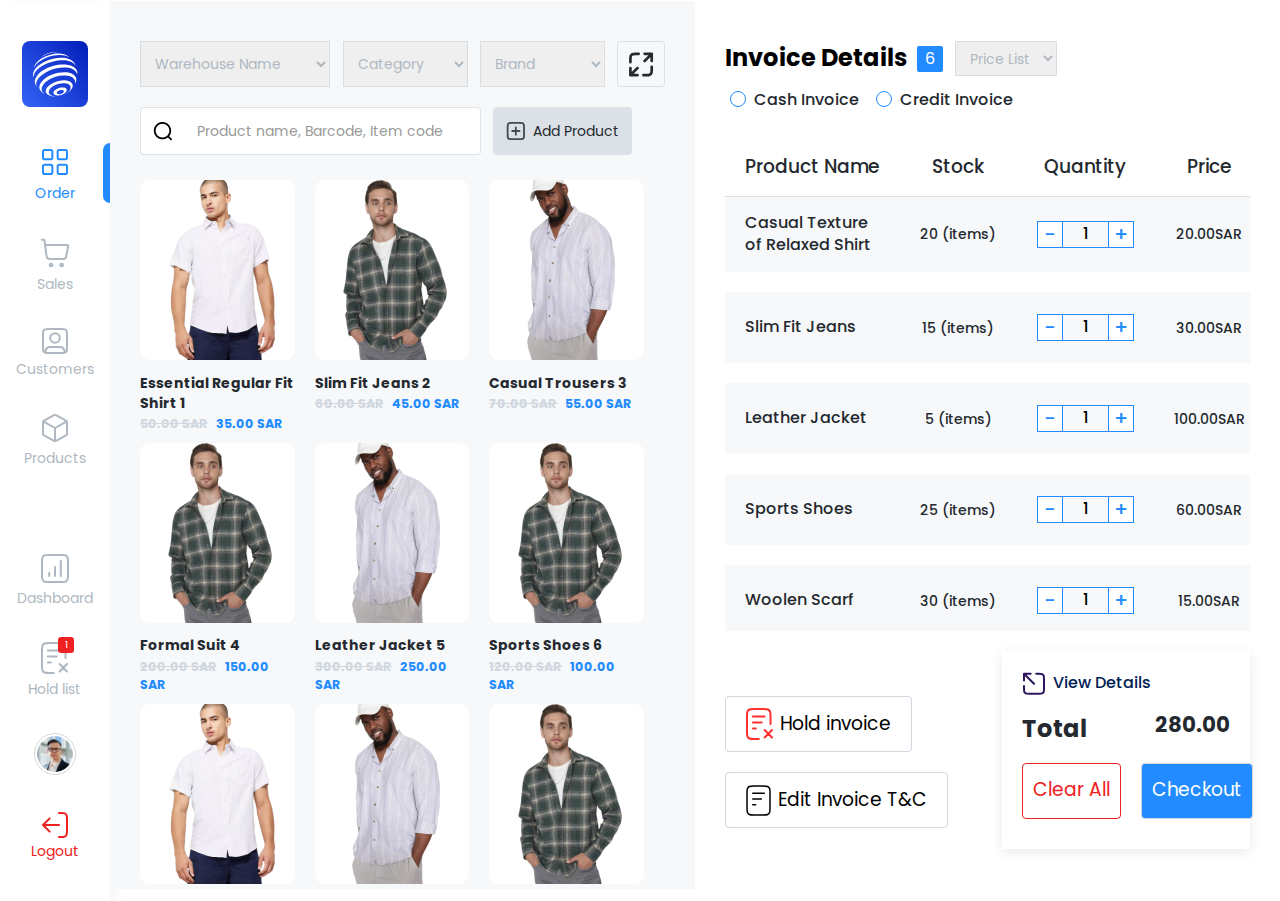
==== index.html @ 15addf08 "final deign" ====
<!DOCTYPE html>
<html lang="en">

<head>
    <meta charset="utf-8" />
    <meta name="viewport" content="width=device-width, initial-scale=1, shrink-to-fit=no, user-scalable=no" />
    <!-- Bootstrap -->
    <link rel="stylesheet" href="https://maxcdn.bootstrapcdn.com/bootstrap/3.2.0/css/bootstrap.min.css" />
    <!-- Google fonts-->
    <link rel="preconnect" href="https://fonts.googleapis.com" />
    <link rel="preconnect" href="https://fonts.gstatic.com" crossorigin />
    <link
        href="https://fonts.googleapis.com/css2?family=Poppins:ital,wght@0,100;0,200;0,300;0,400;0,500;0,600;0,700;0,800;0,900;1,100;1,200;1,300;1,400;1,500;1,600;1,700;1,800;1,900&display=swap"
        rel="stylesheet" />
    <!-------font awesome icons----->
    <link rel="stylesheet" href="https://cdnjs.cloudflare.com/ajax/libs/font-awesome/4.7.0/css/font-awesome.min.css">
    <!-- CSS file -->
    <link rel="stylesheet" href="assets/css/style.css" />

    <title>Wasetah</title>
</head>

<body>
    <main>
        <!-------------------------Mobile nav--------------------------------------->
        <div class="row m-0">
            <div class="col-lg-12">
                <div class="nav-mob ds-flex-between w-100 align-center">
                    <a href="#"><img src="assets/img/logo.svg" class="logo-nav"></a>
                    <button class="btn  bg-white" id="openBtn"><i class="fa fa-bars"></i></button>
                </div>
            </div>
        </div>
        <div class=" main-wrapper ds-flex" id="main-wrapper">
            <!-----------------------Sidebar------------------------------->
            <div class="sidebar" id="menu">
                <div class="cart-options">
                    <a href="javascript:void(0)" id="closeBtn">&times;</a>
                    <ul class="flex-center align-center">
                        <li class="mt-0">
                            <img src="assets/img/logo.svg" class="logo-sm" />
                        </li>
                        <li>
                            <a href="#" class="active">
                                <svg width="32" height="32" viewBox="0 0 32 32" fill="none"
                                    xmlns="http://www.w3.org/2000/svg">
                                    <path
                                        d="M11.2 4H6.13333C5.3866 4 5.01323 4 4.72801 4.14532C4.47713 4.27316 4.27316 4.47713 4.14532 4.72801C4 5.01323 4 5.3866 4 6.13333V11.2C4 11.9467 4 12.3201 4.14532 12.6053C4.27316 12.8562 4.47713 13.0602 4.72801 13.188C5.01323 13.3333 5.3866 13.3333 6.13333 13.3333H11.2C11.9467 13.3333 12.3201 13.3333 12.6053 13.188C12.8562 13.0602 13.0602 12.8562 13.188 12.6053C13.3333 12.3201 13.3333 11.9467 13.3333 11.2V6.13333C13.3333 5.3866 13.3333 5.01323 13.188 4.72801C13.0602 4.47713 12.8562 4.27316 12.6053 4.14532C12.3201 4 11.9467 4 11.2 4Z"
                                        stroke="#AFB8C1" stroke-width="2" stroke-linecap="round"
                                        stroke-linejoin="round" />
                                    <path
                                        d="M25.8667 4H20.8C20.0533 4 19.6799 4 19.3947 4.14532C19.1438 4.27316 18.9398 4.47713 18.812 4.72801C18.6667 5.01323 18.6667 5.3866 18.6667 6.13333V11.2C18.6667 11.9467 18.6667 12.3201 18.812 12.6053C18.9398 12.8562 19.1438 13.0602 19.3947 13.188C19.6799 13.3333 20.0533 13.3333 20.8 13.3333H25.8667C26.6134 13.3333 26.9868 13.3333 27.272 13.188C27.5229 13.0602 27.7268 12.8562 27.8547 12.6053C28 12.3201 28 11.9467 28 11.2V6.13333C28 5.3866 28 5.01323 27.8547 4.72801C27.7268 4.47713 27.5229 4.27316 27.272 4.14532C26.9868 4 26.6134 4 25.8667 4Z"
                                        stroke="#AFB8C1" stroke-width="2" stroke-linecap="round"
                                        stroke-linejoin="round" />
                                    <path
                                        d="M25.8667 18.6667H20.8C20.0533 18.6667 19.6799 18.6667 19.3947 18.812C19.1438 18.9398 18.9398 19.1438 18.812 19.3947C18.6667 19.6799 18.6667 20.0533 18.6667 20.8V25.8667C18.6667 26.6134 18.6667 26.9868 18.812 27.272C18.9398 27.5229 19.1438 27.7268 19.3947 27.8547C19.6799 28 20.0533 28 20.8 28H25.8667C26.6134 28 26.9868 28 27.272 27.8547C27.5229 27.7268 27.7268 27.5229 27.8547 27.272C28 26.9868 28 26.6134 28 25.8667V20.8C28 20.0533 28 19.6799 27.8547 19.3947C27.7268 19.1438 27.5229 18.9398 27.272 18.812C26.9868 18.6667 26.6134 18.6667 25.8667 18.6667Z"
                                        stroke="#AFB8C1" stroke-width="2" stroke-linecap="round"
                                        stroke-linejoin="round" />
                                    <path
                                        d="M11.2 18.6667H6.13333C5.3866 18.6667 5.01323 18.6667 4.72801 18.812C4.47713 18.9398 4.27316 19.1438 4.14532 19.3947C4 19.6799 4 20.0533 4 20.8V25.8667C4 26.6134 4 26.9868 4.14532 27.272C4.27316 27.5229 4.47713 27.7268 4.72801 27.8547C5.01323 28 5.3866 28 6.13333 28H11.2C11.9467 28 12.3201 28 12.6053 27.8547C12.8562 27.7268 13.0602 27.5229 13.188 27.272C13.3333 26.9868 13.3333 26.6134 13.3333 25.8667V20.8C13.3333 20.0533 13.3333 19.6799 13.188 19.3947C13.0602 19.1438 12.8562 18.9398 12.6053 18.812C12.3201 18.6667 11.9467 18.6667 11.2 18.6667Z"
                                        stroke="#AFB8C1" stroke-width="2" stroke-linecap="round"
                                        stroke-linejoin="round" />
                                </svg>
                                <p>Order</p>
                            </a>
                        </li>
                        <li>
                            <a href="#">
                                <svg width="32" height="32" viewBox="0 0 32 32" fill="none"
                                    xmlns="http://www.w3.org/2000/svg">
                                    <path
                                        d="M2.66675 2.66666H4.4083C4.73632 2.66666 4.90034 2.66666 5.03233 2.72698C5.14864 2.78013 5.24721 2.86562 5.31628 2.97325C5.39466 3.09538 5.41786 3.25775 5.46425 3.58247L6.09532 7.99999M6.09532 7.99999L7.49784 18.3085C7.67582 19.6167 7.76481 20.2708 8.07755 20.7631C8.35312 21.197 8.74819 21.5419 9.21522 21.7565C9.74523 22 10.4053 22 11.7256 22H23.1361C24.3928 22 25.0212 22 25.5347 21.7739C25.9875 21.5745 26.3759 21.2531 26.6565 20.8456C26.9747 20.3835 27.0922 19.7662 27.3274 18.5317L29.0922 9.26624C29.175 8.83173 29.2164 8.61448 29.1564 8.44466C29.1038 8.29568 29 8.17024 28.8635 8.09068C28.7079 7.99999 28.4867 7.99999 28.0444 7.99999H6.09532ZM13.3334 28C13.3334 28.7364 12.7365 29.3333 12.0001 29.3333C11.2637 29.3333 10.6667 28.7364 10.6667 28C10.6667 27.2636 11.2637 26.6667 12.0001 26.6667C12.7365 26.6667 13.3334 27.2636 13.3334 28ZM24.0001 28C24.0001 28.7364 23.4031 29.3333 22.6667 29.3333C21.9304 29.3333 21.3334 28.7364 21.3334 28C21.3334 27.2636 21.9304 26.6667 22.6667 26.6667C23.4031 26.6667 24.0001 27.2636 24.0001 28Z"
                                        stroke="#AFB8C1" stroke-width="2" stroke-linecap="round"
                                        stroke-linejoin="round" />
                                </svg>
                                <p>Sales</p>
                            </a>
                        </li>
                        <li>
                            <a href="#">
                                <svg width="26" height="26" viewBox="0 0 26 26" fill="none"
                                    xmlns="http://www.w3.org/2000/svg">
                                    <path
                                        d="M3.40003 24.7809C4.12312 25 5.09979 25 6.76 25H19.24C20.9002 25 21.8769 25 22.6 24.7809M3.40003 24.7809C3.24499 24.7339 3.1016 24.6769 2.96563 24.6076C2.28825 24.2625 1.73752 23.7117 1.39238 23.0344C1 22.2643 1 21.2562 1 19.24V6.76C1 4.74381 1 3.73572 1.39238 2.96563C1.73752 2.28825 2.28825 1.73752 2.96563 1.39238C3.73572 1 4.74381 1 6.76 1H19.24C21.2562 1 22.2643 1 23.0344 1.39238C23.7117 1.73752 24.2625 2.28825 24.6076 2.96563C25 3.73572 25 4.74381 25 6.76V19.24C25 21.2562 25 22.2643 24.6076 23.0344C24.2625 23.7117 23.7117 24.2625 23.0344 24.6076C22.8984 24.6769 22.755 24.7339 22.6 24.7809M3.40003 24.7809C3.40042 23.8097 3.40625 23.2958 3.49223 22.8636C3.87098 20.9595 5.35945 19.471 7.26357 19.0922C7.72724 19 8.28483 19 9.4 19H16.6C17.7152 19 18.2728 19 18.7364 19.0922C20.6405 19.471 22.129 20.9595 22.5078 22.8636C22.5938 23.2958 22.5996 23.8097 22.6 24.7809M17.8 10C17.8 12.651 15.651 14.8 13 14.8C10.349 14.8 8.2 12.651 8.2 10C8.2 7.34903 10.349 5.2 13 5.2C15.651 5.2 17.8 7.34903 17.8 10Z"
                                        stroke="#AFB8C1" stroke-width="2" stroke-linecap="round"
                                        stroke-linejoin="round" />
                                </svg>
                                <p>Customers</p>
                            </a>
                        </li>
                        <li>
                            <a href="#" class="mb-0">
                                <svg width="26" height="30" viewBox="0 0 26 30" fill="none"
                                    xmlns="http://www.w3.org/2000/svg">
                                    <path
                                        d="M24.3333 8.7037L13 15M13 15L1.66662 8.7037M13 15L13 27.6667M25 20.4114V9.58863C25 9.13177 25 8.90334 24.9327 8.69961C24.8731 8.51937 24.7758 8.35393 24.6472 8.21434C24.5018 8.05656 24.3021 7.94563 23.9027 7.72376L14.036 2.24227C13.6579 2.0322 13.4688 1.92716 13.2686 1.88598C13.0914 1.84953 12.9086 1.84953 12.7314 1.88598C12.5312 1.92716 12.3421 2.0322 11.964 2.24228L2.09729 7.72376C1.69793 7.94563 1.49825 8.05656 1.35284 8.21435C1.22421 8.35393 1.12686 8.51938 1.06731 8.69961C1 8.90334 1 9.13177 1 9.58863V20.4114C1 20.8683 1 21.0967 1.06731 21.3005C1.12686 21.4807 1.22421 21.6461 1.35284 21.7857C1.49825 21.9435 1.69793 22.0544 2.0973 22.2763L11.964 27.7578C12.3421 27.9679 12.5312 28.0729 12.7314 28.1141C12.9086 28.1505 13.0914 28.1505 13.2686 28.1141C13.4688 28.0729 13.6579 27.9679 14.036 27.7578L23.9027 22.2763C24.3021 22.0544 24.5018 21.9435 24.6472 21.7857C24.7758 21.6461 24.8731 21.4807 24.9327 21.3005C25 21.0967 25 20.8683 25 20.4114Z"
                                        stroke="#AFB8C1" stroke-width="2" stroke-linecap="round"
                                        stroke-linejoin="round" />
                                </svg>
                                <p>Products</p>
                            </a>
                        </li>
                    </ul>
                </div>
                <div class="user-options">
                    <ul class="flex-center">
                        <li>
                            <a href="#">
                                <svg width="28" height="29" viewBox="0 0 28 29" fill="none"
                                    xmlns="http://www.w3.org/2000/svg">
                                    <path
                                        d="M8.22222 19V22M14 13V22M19.7778 7V22M7.93333 28H20.0667C22.4936 28 23.707 28 24.634 27.5095C25.4493 27.0781 26.1122 26.3897 26.5277 25.543C27 24.5804 27 23.3202 27 20.8V8.2C27 5.67976 27 4.41965 26.5277 3.45704C26.1122 2.61031 25.4493 1.9219 24.634 1.49047C23.707 1 22.4936 1 20.0667 1H7.93333C5.50644 1 4.29299 1 3.36604 1.49047C2.55067 1.9219 1.88776 2.61031 1.47231 3.45704C1 4.41965 1 5.67976 1 8.2V20.8C1 23.3202 1 24.5804 1.47231 25.543C1.88776 26.3897 2.55067 27.0781 3.36604 27.5095C4.29299 28 5.50644 28 7.93333 28Z"
                                        stroke="#AFB8C1" stroke-width="2" stroke-linecap="round"
                                        stroke-linejoin="round" />
                                </svg>
                                <p>Dashboard</p>
                            </a>
                        </li>
                        <li class="tag-wrp">
                            <a href="#">
                                <span class="p-relative"><svg width="27" height="32" viewBox="0 0 27 32" fill="none"
                                        xmlns="http://www.w3.org/2000/svg">
                                        <path
                                            d="M15.7059 14.5H6.88235M9.82353 20.5H6.88235M18.6471 8.5H6.88235M24.5294 16V8.2C24.5294 5.67976 24.5294 4.41965 24.0486 3.45704C23.6256 2.61031 22.9507 1.9219 22.1205 1.49047C21.1768 1 19.9414 1 17.4706 1H8.05882C5.588 1 4.35259 1 3.40887 1.49047C2.57874 1.9219 1.90382 2.61031 1.48085 3.45704C1 4.41965 1 5.67976 1 8.2V23.8C1 26.3202 1 27.5804 1.48085 28.543C1.90382 29.3897 2.57874 30.0781 3.40887 30.5095C4.35259 31 5.588 31 8.05882 31H12.7647M18.6471 22L26 29.5M26 22L18.6471 29.5"
                                            stroke="#AFB8C1" stroke-width="2" stroke-linecap="round"
                                            stroke-linejoin="round" />
                                    </svg>
                                    <span class="tag">1</span>
                                </span>
                                <p>Hold list</p>
                            </a>

                        </li>
                        <li>
                            <a href="#" class="border-none img-bordered"><img src="assets/img/user.png" /></a>
                            <p></p>
                        </li>
                        <li class="mb-0">
                            <a href="#" class="border-none"><img src="assets/img/logout.svg" class="img-32" />
                                <p class="text-red">Logout</p>
                            </a>
                        </li>
                    </ul>
                </div>
            </div>

            <!-----------------------main content--------------------------->
            <div class="content w-100 ">
                <div class="row m-0 ht-100 pb-5">
                    <!-----------------------main content left--------------------------->
                    <div class="col-lg-6 bg-gray custom-p overflow-y-hidden ht-100 my-content">
                        <div class="content-right-wrp ht-100">
                            <div class="ds-flex-between product-nav">
                                <select name="warehouse-name" id="warehouse" class="theme-select w-40 mr-5">
                                    <option value="1">Warehouse Name</option>
                                    <option value="2">Demo</option>
                                    <option value="3">Demo</option>
                                </select>
                                <select name="category" id="category" class="theme-select w-26 mr-5">
                                    <option value="1">Category</option>
                                    <option value="2">Demo</option>
                                    <option value="3">Demo</option>
                                </select>
                                <select name="brand" id="brand" class="theme-select w-26">
                                    <option value="1">Brand</option>
                                    <option value="2">Demo</option>
                                    <option value="3">Demo</option>
                                </select>
                                <button id="expandButton" class="btn bg-white border-light expand-bg ml-5"
                                    type="button"></button>
                            </div>
                            <div class="ds-flex product-nav mt-6">
                                <div class="input-group mr-5">
                                    <span class="input-group-addon bg-white border-none-r border-light"><img
                                            src="assets/img/icon-search.png"></span>
                                    <input id="search" type="search"
                                        class="form-control border-none-l border-light custom-input-text h-48" name="search"
                                        placeholder="Product name, Barcode, Item code">
                                </div>
                                <button type="button" class="btn bg-light-gray align-center ds-flex" data-toggle="modal"
                                    data-target="#modal-product"><img src="assets/img/icon-add.svg" class="mr-3">Add
                                    Product</button>
                            </div>
                            <!--------------------------product listing----------------------------------->
                            <div class="product-listing mt-6 pt-2 customs-scroll">
                                <div id="product-container" class="product-listing-row row m-0 flex-start wrap">
                                    
                                </div>
                            </div>
                        </div>
                    </div>
                    <!-----------------------main content right--------------------------->
                    <div class="col-lg-6 custom-p overflow-y-hidden ht-100" id="invoice-parent ht-100">
                        <div class="cart-details ds-flex-between dr-col ht-100">
                            <div class="ds-flex-between flex-wrap align-center wrap">
                                <div class="invoice ds-flex align-center mb-5">
                                    <h3 class="m-0 text-black bold">Invoice Details</h3>
                                    <div class="tag-invoice flex-center ml-4 align-center">
                                        <p class="m-0 pt-1">6</p>
                                    </div>
                                    <select name="price-list" id="price-list"
                                        class="theme-select ml-5 h-small price-width">
                                        <option value="1">Price List</option>
                                        <option value="2">Demo</option>
                                        <option value="3">Demo</option>
                                    </select>
                                </div>
                                <div class="ds-flex flex-wrap align-center mb-5 pl-2">
                                    <label class="custom-radio mr-2">
                                        <input type="radio" name="radio-group">
                                        <span class="radio-circle"></span>
                                        <span class="radio-label font-16">Cash Invoice</span>
                                    </label>
                                    <label class="custom-radio ml-5">
                                        <input type="radio" name="radio-group">
                                        <span class="radio-circle"></span>
                                        <span class="radio-label font-16 ">Credit Invoice</span>
                                    </label>
                                </div>
                            </div>
                            <div class="cart-table mt-4  customs-scroll">
                                <table id="myTable">
                                    <div id="noItemsMessage"><h3>No items added</h3></div>
                                </table>
                            </div>
                            <!------------------------------cart footer--------------------------------------->
                            <div class="cart-footer">
                                <div class="row">
                                    <div class="col-sm-6 mb-sm-3">
                                        <button class="btn bg-white ds-flex align-center bt-md semi-bold mt-custom" data-toggle="modal" data-target="#hold-invoice">
                                            <svg width="27" height="32" viewBox="0 0 27 32" fill="none"
                                                xmlns="http://www.w3.org/2000/svg" class="mr-3">
                                                <path
                                                    d="M15.7059 14.5H6.88235M9.82353 20.5H6.88235M18.6471 8.5H6.88235M24.5294 16V8.2C24.5294 5.67976 24.5294 4.41965 24.0486 3.45704C23.6256 2.61031 22.9507 1.9219 22.1205 1.49047C21.1768 1 19.9414 1 17.4706 1H8.05882C5.588 1 4.35259 1 3.40887 1.49047C2.57874 1.9219 1.90382 2.61031 1.48085 3.45704C1 4.41965 1 5.67976 1 8.2V23.8C1 26.3202 1 27.5804 1.48085 28.543C1.90382 29.3897 2.57874 30.0781 3.40887 30.5095C4.35259 31 5.588 31 8.05882 31H12.7647M18.6471 22L26 29.5M26 22L18.6471 29.5"
                                                    stroke="#FF3030" stroke-width="2" stroke-linecap="round"
                                                    stroke-linejoin="round" />
                                            </svg>
                                            Hold invoice</button>
                                        <button class="btn bg-white ds-flex align-center bt-md semi-bold mt-6" data-toggle="modal" data-target="#edit-invoice-tc">
                                            <svg width="25" height="31" viewBox="0 0 25 31" fill="none"
                                                xmlns="http://www.w3.org/2000/svg" class="mr-3">
                                                <path
                                                    d="M15.375 14.05H6.75M9.625 19.85H6.75M18.25 8.25H6.75M24 7.96V23.04C24 25.4762 24 26.6943 23.53 27.6249C23.1165 28.4434 22.4568 29.1088 21.6453 29.5259C20.7228 30 19.5152 30 17.1 30H7.9C5.48477 30 4.27716 30 3.35467 29.5259C2.54322 29.1088 1.88349 28.4434 1.47003 27.6249C1 26.6943 1 25.4762 1 23.04V7.96C1 5.52377 1 4.30566 1.47003 3.37514C1.88349 2.55664 2.54322 1.89117 3.35467 1.47412C4.27716 1 5.48477 1 7.9 1H17.1C19.5152 1 20.7228 1 21.6453 1.47412C22.4568 1.89117 23.1165 2.55664 23.53 3.37514C24 4.30566 24 5.52377 24 7.96Z"
                                                    stroke="black" stroke-width="1.5" stroke-linecap="round"
                                                    stroke-linejoin="round" />
                                            </svg>
                                            Edit Invoice T&C
                                        </button>
                                    </div>
                                    <div class="col-sm-6">
                                        <div class="bill-details">
                                            <button type="button"
                                                class="btn bg-white ds-flex align-center btn-navy p-0">
                                                <img src="assets/img/icon-view.svg" class="mr-3">View Details
                                            </button>
                                            <div class="total-here ds-flex-between align-center">
                                                <h3 class="bold">Total</h3>
                                                <h4 class="bold font-21" id="totalSubtotal">0</h4>
                                            </div>
                                            <div class="ds-flex-between more-btns mt-4">
                                                <button type="button"
                                                    class="btn bg-white  bt-md b-red-btn mr-4 w-100" id="clear-btn">Clear
                                                    All</button>
                                                <button type="button"
                                                    class="btn checkout bg-white bg-pr-dark bt-md ml-4 w-100 text-white"
                                                    data-toggle="modal" data-target="#checkout">Checkout</button>
                                            </div>
                                        </div>
                                    </div>
                                </div>
                            </div>
                        </div>
                    </div>
                </div>
            </div>
        </div>
    </main>

    <!-- Modal manage product-->
    <div class="modal fade" id="manage-product" role="dialog">
        <div class="modal-dialog modal-md">
            <div class="modal-content p-modal">
                <div class="modal-header border-none-b">
                    <div class="modal-tl">
                        <h2 class="lg-title bold pt-0">Manage Product</h2>
                        <h4 class="semi-bold text-black mt-6 pt-5"><span class="regular">Product Name :</span> Casual
                            Texture of Relaxed Shirt</h4>
                    </div>
                </div>
                <div class="modal-body pt-3">
                    <div class="row">
                        <div class="col-sm-6 mb-6">
                            <label class="m-lable">Tax Type</label>
                            <select name="t-type" id="t-type" class="theme-select theme-select-modal ds-block w-100">
                                <option value="1">Exclusive</option>
                                <option value="2">Demo</option>
                                <option value="3">Demo</option>
                            </select>
                        </div>
                        <div class="col-sm-6 mb-6">
                            <label class="m-lable">Tax</label>
                            <select name="tax" id="tax-modal" class="theme-select theme-select-modal ds-block w-100">
                                <option value="1">Tax</option>
                                <option value="2">Demo</option>
                                <option value="3">Demo</option>
                            </select>
                        </div>
                    </div>
                    <div class="row">
                        <div class="col-sm-6 mb-6">
                            <label class="m-lable">Discount Type</label>
                            <select name="d-type" id="d-type" class="theme-select theme-select-modal ds-block w-100">
                                <option value="1">Fixed</option>
                                <option value="2">Demo</option>
                                <option value="3">Demo</option>
                            </select>
                        </div>
                        <div class="col-sm-6 mb-6">
                            <label class="m-lable">Discount %</label>
                            <div class="input-group">
                                <input id="profit-margin" type="text"
                                    class="form-control border-light custom-input-text h-48 border-none-r"
                                    name="profit-margin" placeholder="Discount %">
                                <span class="input-group-addon bg-white border-none-l border-light">SAR</span>
                            </div>
                        </div>
                    </div>
                    <div class="row">
                        <div class="col-sm-12 mb-6">
                            <label class="m-lable">Discerption</label>
                            <textarea class="form-control" rows="4" id="description"
                                placeholder="Casual Texture of Relaxed Shirt"></textarea>
                        </div>
                    </div>
                    <div class="mt-6 ds-flex-end">
                        <button type="button" class="btn bt-sm text-pr-dark bg-white"
                            data-dismiss="modal">Cancel</button>
                        <button type="button" class="btn bt-sm bg-pr-dark text-white ml-4 open-modal"
                            data-toggle="modal" data-target="#print">Create</button>
                    </div>
                </div>
            </div>

        </div>
    </div>

    <!-- Modal print-->
    <div class="modal fade" id="print" role="dialog">
        <div class="modal-dialog ">
            <div class="modal-content p-modal-print">
                <div class="modal-body">
                    <div class="row">
                        <div class="col-lg-12 text-center">
                            <div class="lottie-wrp ds-flex-center align-center">
                            <lottie-player src="https://lottie.host/742383cf-abd0-422a-93bf-5d6bfed47b63/Ao76PoK8Fb.json" background="##fff" speed="1" style="width: 100%; height: auto" loop autoplay direction="1" mode="normal"></lottie-player>
                        </div>
                        <h2 class="semi-bold">Order Preparing for Print</h2>
                        </div>
                    </div>
                </div>
            </div>
        </div>
    </div>

    <!-- Modal invoice list-->
    <div class="modal fade" id="invoice-modal" role="dialog">
        <div class="modal-dialog modal-lg">
            <div class="modal-content p-modal">
                <div class="modal-header border-none-b">
                    <div class="modal-tl">
                        <h2 class="bold pt-0">Invoice list</h2>
                    </div>
                </div>
                <div class="modal-body mb-5">
                    <div class="row">
                        <div class="col-lg-12 text-center">
                            <div class="cart-table  customs-scroll table-fix-h mb-5">
                                <table id="myTable">
                                    <tr>
                                        <th>ID</th>
                                        <th>Date</th>
                                        <th>Reference No.</th>
                                        <th>Actions</th>
                                    </tr>

                                    <tr>
                                        <td> 250</td>
                                        <td> 27-10-24</td>
                                        <td>
                                            <span class="ds-flex-even align-center">
                                                <span class="edit-ref" contenteditable="false">200</span>
                                                <button class="btn edit-btn bg-none bt-xs"><img
                                                        src="assets/img/icon-edit2.svg" class="img-18 mr-4"> Edit</button>
                                                <button class="btn save-btn bg-pr-dark text-white bt-xs">Save</button>
                                            </span>
                                        </td>
                                        <td>
                                            <button type="button" class="delete-btn btn bg-none text-red font-14"><img
                                                    src="assets/img/icon-delete.png" class="mr-4 img-18">
                                                Delete</button>
                                        </td>
                                      </tr>
                                      <tr>
                                        <td> 250</td>
                                        <td> 27-10-24</td>
                                        <td>
                                            <span class="ds-flex-even align-center">
                                                <span class="edit-ref" contenteditable="false">200</span>
                                                <button class="btn edit-btn bg-none bt-xs"><img
                                                        src="assets/img/icon-edit2.svg" class="img-18 mr-4"> Edit</button>
                                                <button class="btn save-btn bg-pr-dark text-white bt-xs">Save</button>
                                            </span>
                                        </td>
                                        <td>
                                            <button type="button" class="delete-btn btn bg-none text-red font-14"><img
                                                    src="assets/img/icon-delete.png" class="mr-4 img-18">
                                                Delete</button>
                                        </td>
                                      </tr>
                                      <tr>
                                        <td> 250</td>
                                        <td> 27-10-24</td>
                                        <td>
                                            <span class="ds-flex-even align-center">
                                                <span class="edit-ref" contenteditable="false">200</span>
                                                <button class="btn edit-btn bg-none bt-xs"><img
                                                        src="assets/img/icon-edit2.svg" class="img-18 mr-4"> Edit</button>
                                                <button class="btn save-btn bg-pr-dark text-white bt-xs">Save</button>
                                            </span>
                                        </td>
                                        <td>
                                            <button type="button" class="delete-btn btn bg-none text-red font-14"><img
                                                    src="assets/img/icon-delete.png" class="mr-4 img-18">
                                                Delete</button>
                                        </td>
                                      </tr>
                                      <tr>
                                        <td> 250</td>
                                        <td> 27-10-24</td>
                                        <td>
                                            <span class="ds-flex-even align-center">
                                                <span class="edit-ref" contenteditable="false">200</span>
                                                <button class="btn edit-btn bg-none bt-xs"><img
                                                        src="assets/img/icon-edit2.svg" class="img-18 mr-4"> Edit</button>
                                                <button class="btn save-btn bg-pr-dark text-white bt-xs">Save</button>
                                            </span>
                                        </td>
                                        <td>
                                            <button type="button" class="delete-btn btn bg-none text-red font-14"><img
                                                    src="assets/img/icon-delete.png" class="mr-4 img-18">
                                                Delete</button>
                                        </td>
                                      </tr>
                                      <tr>
                                        <td> 250</td>
                                        <td> 27-10-24</td>
                                        <td>
                                            <span class="ds-flex-even align-center">
                                                <span class="edit-ref" contenteditable="false">200</span>
                                                <button class="btn edit-btn bg-none bt-xs"><img
                                                        src="assets/img/icon-edit2.svg" class="img-18 mr-4"> Edit</button>
                                                <button class="btn save-btn bg-pr-dark text-white bt-xs">Save</button>
                                            </span>
                                        </td>
                                        <td>
                                            <button type="button" class="delete-btn btn bg-none text-red font-14"><img
                                                    src="assets/img/icon-delete.png" class="mr-4 img-18">
                                                Delete</button>
                                        </td>
                                      </tr>
                                      <tr>
                                        <td> 250</td>
                                        <td> 27-10-24</td>
                                        <td>
                                            <span class="ds-flex-even align-center">
                                                <span class="edit-ref" contenteditable="false">200</span>
                                                <button class="btn edit-btn bg-none bt-xs"><img
                                                        src="assets/img/icon-edit2.svg" class="img-18 mr-4"> Edit</button>
                                                <button class="btn save-btn bg-pr-dark text-white bt-xs">Save</button>
                                            </span>
                                        </td>
                                        <td>
                                            <button type="button" class="delete-btn btn bg-none text-red font-14"><img
                                                    src="assets/img/icon-delete.png" class="mr-4 img-18">
                                                Delete</button>
                                        </td>
                                      </tr>
                                </table>
                            </div>
                        </div>
                    </div>
                </div>
            </div>
        </div>
    </div>

    <!-- Modal add product-->
    <div class="modal fade" id="modal-product" role="dialog">
        <div class="modal-dialog modal-lg modal-dialog-center" id="dropZone">
            <div class="modal-content  p-modal">
                <div class="modal-header border-none-b">
                    <div class="ds-flex-between align-center sm-col sm-start">
                        <div class="modal-tl">
                            <h2 class="lg-title bold pt-0">New Product</h2>
                            <h5 class="dim-title">Create New Product For your system</h5>
                        </div>
                        <div class="browse-wrp">
                            <h6>Product Image</h6>
                            <div class="ds-flex browse-img align-center">
                                <div class="img-here ds-flex align-center dr-col">
                                    <img src="assets/img/browse-img.svg" class="placeholder" id="placeholder">
                                    <img src="assets/img/browse-after.svg" class="br-after">
                                    <img src="" id="selectedImage" style="display: none;">
                                </div>
                                <div class="drag-here">
                                    <h6>drag and drop here or<br> clicking <span class="text-navy"><u>Browse</u></span>
                                    </h6>
                                </div>
                                <input type="file" id="fileInput" accept="image/*" style="display: none;">
                            </div>
                        </div>
                    </div>
                </div>
                <div class="modal-body border-0">
                    <div class="row">
                        <div class="col-sm-6 mb-6">
                            <label class="m-lable">Product Name</label>
                            <input id="p-name" type="text" class="form-control border-light custom-input-text h-48"
                                name="product-name" placeholder="Product Name">
                        </div>
                        <div class="col-sm-6 mb-6">
                            <label class="m-lable">Store Name</label>
                            <select name="store-name" id="store-name"
                                class="theme-select theme-select-modal ds-block w-100">
                                <option value="1">Casual Texture of Relaxed Shirt</option>
                                <option value="2">Demo</option>
                                <option value="3">Demo</option>
                            </select>
                        </div>
                    </div>
                    <div class="row">
                        <div class="col-sm-4 mb-6">
                            <label class="m-lable">Category</label>
                            <select name="category" id="category"
                                class="theme-select theme-select-modal ds-block w-100">
                                <option value="1">Men's wear</option>
                                <option value="2">Women's wear</option>
                                <option value="3">Kid's wear</option>
                            </select>
                        </div>
                        <div class="col-sm-4 mb-6">
                            <label class="m-lable">Brand</label>
                            <select name="brand" id="brand" class="theme-select theme-select-modal ds-block w-100">
                                <option value="1">Adidas</option>
                                <option value="2">Demo</option>
                                <option value="3">Demo</option>
                            </select>
                        </div>
                        <div class="col-sm-4 mb-6">
                            <label class="m-lable">Barcode</label>
                            <input id="barcode" type="text" class="form-control border-light custom-input-text h-48"
                                name="barcode" placeholder="Barcode">
                        </div>
                    </div>
                    <div class="row">
                        <div class="col-sm-4 mb-6">
                            <label class="m-lable">Unit</label>
                            <select name="unit" id="unit" class="theme-select theme-select-modal ds-block w-100">
                                <option value="1">1</option>
                                <option value="2">2</option>
                            </select>
                        </div>
                        <div class="col-sm-4 mb-6">
                            <label class="m-lable">Quantity</label>
                            <select name="quantity" id="quantity"
                                class="theme-select theme-select-modal ds-block w-100">
                                <option value="1">1</option>
                                <option value="2">2</option>
                                <option value="3">3</option>
                            </select>
                        </div>
                        <div class="col-sm-4 mb-6">
                            <label class="m-lable">Seller Point</label>
                            <input id="seller-point" type="text" class="form-control border-light custom-input-text h-48"
                                name="seller-point" placeholder="Seller point">
                        </div>
                    </div>
                    <hr>
                    <div class="row">
                        <div class="col-sm-4 mb-6">
                            <label class="m-lable">Price</label>
                            <div class="input-group">
                                <input id="price" type="number"
                                    class="form-control border-light custom-input-text h-48 border-none-r" name="Price"
                                    placeholder="Price">
                                <span class="input-group-addon bg-white border-none-l border-light">SAR</span>
                            </div>
                        </div>
                        <div class="col-sm-4 mb-6">
                            <label class="m-lable">Tax Type</label>
                            <select name="tax-type" id="tax-type"
                                class="theme-select theme-select-modal ds-block w-100">
                                <option value="1">1</option>
                                <option value="2">2</option>
                                <option value="3">3</option>
                            </select>
                        </div>
                        <div class="col-sm-4 mb-6">
                            <label class="m-lable">Tax</label>
                            <select name="tax" id="tax" class="theme-select theme-select-modal ds-block w-100">
                                <option value="1">25.00 SAR</option>
                                <option value="2">3</option>
                                <option value="3">4</option>
                            </select>
                        </div>
                    </div>
                    <div class="row">
                        <div class="col-sm-4 mb-6">
                            <label class="m-lable">Sales Price*</label>
                            <div class="input-group">
                                <input id="sales-price" type="number"
                                    class="form-control border-light custom-input-text h-48 border-none-r" name="sales-price"
                                    placeholder="Sales Price" required>
                                <span class="input-group-addon bg-white border-none-l border-light">SAR</span>
                            </div>
                        </div>
                        <div class="col-sm-4 mb-6">
                            <label class="m-lable">Profit Margin(%)</label>
                            <div class="input-group">
                                <input id="profit-margin" type="number"
                                    class="form-control border-light custom-input-text h-48 border-none-r"
                                    name="profit-margin" placeholder="Profit Margin">
                                <span class="input-group-addon bg-white border-none-l border-light">SAR</span>
                            </div>
                        </div>
                        <div class="col-sm-4 mb-6">
                            <label class="m-lable">MRT</label>
                            <input id="mrt" type="number" class="form-control border-light custom-input-text h-48" name="mrt"
                                placeholder="Maximum Retail Price">
                        </div>
                    </div>
                    <div class="mt-6 ds-flex-end">
                        <button type="button" class="btn bt-sm text-pr-dark bg-white font-18"
                            data-dismiss="modal">Cancel</button>
                        <button type="button" class="btn bt-sm bg-pr-dark text-white ml-4 open-modal font-18"
                        data-dismiss="modal" id="add-button">Create</button>
                    </div>
                </div>
            </div>
        </div>
    </div>
    <!-- Modal checkout-->
    <div class="modal fade" id="checkout" role="dialog">
        <div class="modal-dialog modal-lg">
            <div class="modal-content p-modal">
                <div class="modal-header border-none-b">
                    <div class="modal-tl">
                        <h2 class="lg-title bold pt-0">Payment Method</h2>
                    </div>
                </div>
                <div class="modal-body">
                    <div class="row">
                        <div class="col-md-6">
                            <h4 class="dim-title">Select your Method to pay</h4>
                            <div class="mt-6">
                                <label class="d-block mb-3 medium">Customer selection</label>
                                <div class="ds-flex">
                                    <select name="store-name" id="store-name"
                                        class="theme-select theme-select-modal ds-block w-100">
                                        <option value="1">Ahmed Elsayed</option>
                                        <option value="2">Demo</option>
                                        <option value="3">Demo</option>
                                    </select>
                                    <button type="button" class="btn bg-navy align-center ds-flex text-white ml-4"
                                        data-toggle="modal" data-target="#customer">
                                        <svg width="19" height="20" viewBox="0 0 19 20" fill="none"
                                            xmlns="http://www.w3.org/2000/svg" class="mr-3">
                                            <path
                                                d="M9.82465 6.37632V13.6597M6.18296 10.018H13.4663M6.00088 18.2118H13.6484C15.1781 18.2118 15.9429 18.2118 16.5271 17.9141C17.0411 17.6522 17.4589 17.2344 17.7207 16.7205C18.0184 16.1362 18.0184 15.3714 18.0184 13.8418V6.19424C18.0184 4.66459 18.0184 3.89976 17.7207 3.31551C17.4589 2.80159 17.0411 2.38376 16.5271 2.12191C15.9429 1.82422 15.1781 1.82422 13.6484 1.82422H6.00088C4.47123 1.82422 3.7064 1.82422 3.12215 2.12191C2.60823 2.38376 2.1904 2.80159 1.92855 3.31551C1.63086 3.89976 1.63086 4.66459 1.63086 6.19424V13.8418C1.63086 15.3714 1.63086 16.1362 1.92855 16.7205C2.1904 17.2344 2.60823 17.6522 3.12215 17.9141C3.7064 18.2118 4.47123 18.2118 6.00088 18.2118Z"
                                                stroke="#FFF" stroke-width="1.82084" stroke-linecap="round"
                                                stroke-linejoin="round" />
                                        </svg>
                                        Customer</button>
                                </div>
                            </div>
                            <div class="payment-selection">
                                <label class="ds-block mb-3 medium mt-6">Payment Selection</label>
                                <div class="radio-wrp mt-6">
                                    <label class="custom-radio mr-2 radio-bl ds-flex align-center ">
                                        <input type="radio" name="radio-group-payment">
                                        <span class="radio-circle"></span>
                                        <span class="radio-label ml-4">Cash on delivery</span>
                                    </label>
                                </div>
                                <div class="radio-wrp mt-6">
                                    <label class="custom-radio mr-2 radio-bl">
                                        <input type="radio" name="radio-group-payment">
                                        <span class="radio-circle"></span>
                                        <span class="radio-label ml-4">Banking Card</span>
                                    </label>
                                </div>
                                <div class="radio-wrp mt-6">
                                    <label class="custom-radio mr-2 radio-bl">
                                        <input type="radio" name="radio-group-payment">
                                        <span class="radio-circle"></span>
                                        <span class="radio-label ml-4">Bank Transfer</span>
                                    </label>
                                </div>
                                <div class="radio-wrp mt-6">
                                    <label class="custom-radio mr-2 radio-bl">
                                        <input type="radio" name="radio-group-payment">
                                        <span class="radio-circle"></span>
                                        <span class="radio-label ml-4">Multi payment method</span>
                                    </label>
                                </div>

                            </div>
                        </div>
                        <div class="col-md-6">
                            <div class="payment-smry bg-gray-dim">
                                <h4 class="text-black mb-3">Payment Summery</h4>
                                <div class="ds-flex-between mt-6">
                                    <p>Items</p>
                                    <p class="total-items">0<span>(Items)</span></p>
                                </div>
                                <div class="ds-flex-between mt-3">
                                    <p>Subtotal</p>
                                    <p class="payment-subtotal"><span>SAR</span></p>
                                </div>
                                <div class="ds-flex-between mt-3">
                                    <p >Tax</p>
                                    <p class="total-tax">0 <span>SAR</span></p>
                                </div>
                                <div class="ds-flex-between mt-3">
                                    <p >Shipping fees</p>
                                    <p class="shipping-fee">0 <span>SAR</span></p>
                                </div>
                                <div class="ds-flex-between mt-3">
                                    <h4 class="bold final-total">Total</h4>
                                    <h4 class="bold">200.00 <span>SAR</span></h4>
                                </div>
                            </div>
                            <div class="check ds-flex align-center mt-6">
                                <input type="checkbox" id="send-voice" name="send-voice" value="send-voice"
                                    class="mt-0">
                                <label for="send-voice" class="mb-0 regular ml-3"> Send Invoice to Customer
                                    Email</label>
                            </div>
                            <div class="mt-6 ds-flex-end h-modal-footer align-end">
                                <button type="button" class="btn bt-md text-secondary bg-white border-none-all medium"
                                    data-dismiss="modal">Save</button>
                                <button type="button" class="btn bg-secondary text-white ml-4 bt-md"
                                data-toggle="modal" data-target="#print">Save & Print</button>
                            </div>
                        </div>
                    </div>
                </div>
            </div>

        </div>
    </div>
<!-- Modal customer info-->
<div class="modal fade" id="customer" role="dialog">
    <div class="modal-dialog modal-wider">
        <div class="modal-content p-modal">
            <div class="modal-header border-none-b">
                <div class="modal-tl">
                    <h2 class="lg-title bold pt-0">Customer Info</h2>
                </div>
            </div>
            <div class="modal-body pt-0">
                <div class="row">
                    <div class="col-md-5">
                        <h4 class="medium text-black mb-6 mt-6">Customer Info</h4>
                        <div class="input-wrp">
                            <label class="m-lable mb-2">Full Name*</label>
                            <input id="full-name" type="text" class="form-control border-light custom-input-text h-48"
                                name="full-name" placeholder="Full Name" required>
                        </div>  
                        <div class="input-wrp">
                            <label class="m-lable mb-2">Phone Number*</label>
                            <div class="input-group mr-5">
                                <span class="input-group-addon bg-white border-none-r border-light">
                                    <select class="w-50px">
                                        <option value="AF">Afghanistan</option>
                                            <option value="AL">Albania</option>
                                            <option value="DZ">Algeria</option>
                                            <option value="AS">American Samoa</option>
                                            <option value="AD">Andorra</option>
                                            <option value="AO">Angola</option>
                                            <option value="AI">Anguilla</option>
                                            <option value="AQ">Antarctica</option>
                                            <option value="AG">Antigua and Barbuda</option>
                                            <option value="AR">Argentina</option>
                                            <option value="AM">Armenia</option>
                                            <option value="AW">Aruba</option>
                                            <option value="AU">Australia</option>
                                            <option value="AT">Austria</option>
                                            <option value="AZ">Azerbaijan</option>
                                            <option value="BS">Bahamas</option>
                                            <option value="BH">Bahrain</option>
                                            <option value="BD">Bangladesh</option>
                                            <option value="BB">Barbados</option>
                                            <option value="BY">Belarus</option>
                                            <option value="BE">Belgium</option>
                                            <option value="BZ">Belize</option>
                                            <option value="BJ">Benin</option>
                                            <option value="BM">Bermuda</option>
                                            <option value="BT">Bhutan</option>
                                            <option value="BO">Bolivia</option>
                                            <option value="BA">Bosnia and Herzegovina</option>
                                            <option value="BW">Botswana</option>
                                            <option value="BV">Bouvet Island</option>
                                            <option value="BR">Brazil</option>
                                            <option value="IO">British Indian Ocean Territory</option>
                                            <option value="BN">Brunei Darussalam</option>
                                            <option value="BG">Bulgaria</option>
                                            <option value="BF">Burkina Faso</option>
                                            <option value="BI">Burundi</option>
                                            <option value="KH">Cambodia</option>
                                            <option value="CM">Cameroon</option>
                                            <option value="CA">Canada</option>
                                            <option value="CV">Cape Verde</option>
                                            <option value="KY">Cayman Islands</option>
                                            <option value="CF">Central African Republic</option>
                                            <option value="TD">Chad</option>
                                            <option value="CL">Chile</option>
                                            <option value="CN">China</option>
                                            <option value="CX">Christmas Island</option>
                                            <option value="CC">Cocos (Keeling) Islands</option>
                                            <option value="CO">Colombia</option>
                                            <option value="KM">Comoros</option>
                                            <option value="CG">Congo</option>
                                            <option value="CD">Congo, the Democratic Republic of the</option>
                                            <option value="CK">Cook Islands</option>
                                            <option value="CR">Costa Rica</option>
                                            <option value="CI">Cote D'Ivoire</option>
                                            <option value="HR">Croatia</option>
                                            <option value="CU">Cuba</option>
                                            <option value="CY">Cyprus</option>
                                            <option value="CZ">Czech Republic</option>
                                            <option value="DK">Denmark</option>
                                            <option value="DJ">Djibouti</option>
                                            <option value="DM">Dominica</option>
                                            <option value="DO">Dominican Republic</option>
                                            <option value="EC">Ecuador</option>
                                            <option value="EG">Egypt</option>
                                            <option value="SV">El Salvador</option>
                                            <option value="GQ">Equatorial Guinea</option>
                                            <option value="ER">Eritrea</option>
                                            <option value="EE">Estonia</option>
                                            <option value="ET">Ethiopia</option>
                                            <option value="FK">Falkland Islands (Malvinas)</option>
                                            <option value="FO">Faroe Islands</option>
                                            <option value="FJ">Fiji</option>
                                            <option value="FI">Finland</option>
                                            <option value="FR">France</option>
                                            <option value="GF">French Guiana</option>
                                            <option value="PF">French Polynesia</option>
                                            <option value="TF">French Southern Territories</option>
                                            <option value="GA">Gabon</option>
                                            <option value="GM">Gambia</option>
                                            <option value="GE">Georgia</option>
                                            <option value="DE">Germany</option>
                                            <option value="GH">Ghana</option>
                                            <option value="GI">Gibraltar</option>
                                            <option value="GR">Greece</option>
                                            <option value="GL">Greenland</option>
                                            <option value="GD">Grenada</option>
                                            <option value="GP">Guadeloupe</option>
                                            <option value="GU">Guam</option>
                                            <option value="GT">Guatemala</option>
                                            <option value="GN">Guinea</option>
                                            <option value="GW">Guinea-Bissau</option>
                                            <option value="GY">Guyana</option>
                                            <option value="HT">Haiti</option>
                                            <option value="HM">Heard Island and Mcdonald Islands</option>
                                            <option value="VA">Holy See (Vatican City State)</option>
                                            <option value="HN">Honduras</option>
                                            <option value="HK">Hong Kong</option>
                                            <option value="HU">Hungary</option>
                                            <option value="IS">Iceland</option>
                                            <option value="IN">India</option>
                                            <option value="ID">Indonesia</option>
                                            <option value="IR">Iran, Islamic Republic of</option>
                                            <option value="IQ">Iraq</option>
                                            <option value="IE">Ireland</option>
                                            <option value="IL">Israel</option>
                                            <option value="IT">Italy</option>
                                            <option value="JM">Jamaica</option>
                                            <option value="JP">Japan</option>
                                            <option value="JO">Jordan</option>
                                            <option value="KZ">Kazakhstan</option>
                                            <option value="KE">Kenya</option>
                                            <option value="KI">Kiribati</option>
                                            <option value="KP">Korea, Democratic People's Republic of</option>
                                            <option value="KR">Korea, Republic of</option>
                                            <option value="KW">Kuwait</option>
                                            <option value="KG">Kyrgyzstan</option>
                                            <option value="LA">Lao People's Democratic Republic</option>
                                            <option value="LV">Latvia</option>
                                            <option value="LB">Lebanon</option>
                                            <option value="LS">Lesotho</option>
                                            <option value="LR">Liberia</option>
                                            <option value="LY">Libya</option>
                                            <option value="LI">Liechtenstein</option>
                                            <option value="LT">Lithuania</option>
                                            <option value="LU">Luxembourg</option>
                                            <option value="MO">Macao</option>
                                            <option value="MK">Macedonia, the Former Yugoslav Republic of</option>
                                            <option value="MG">Madagascar</option>
                                            <option value="MW">Malawi</option>
                                            <option value="MY">Malaysia</option>
                                            <option value="MV">Maldives</option>
                                            <option value="ML">Mali</option>
                                            <option value="MT">Malta</option>
                                            <option value="MH">Marshall Islands</option>
                                            <option value="MQ">Martinique</option>
                                            <option value="MR">Mauritania</option>
                                            <option value="MU">Mauritius</option>
                                            <option value="YT">Mayotte</option>
                                            <option value="MX">Mexico</option>
                                            <option value="FM">Micronesia, Federated States of</option>
                                            <option value="MD">Moldova, Republic of</option>
                                            <option value="MC">Monaco</option>
                                            <option value="MN">Mongolia</option>
                                            <option value="MS">Montserrat</option>
                                            <option value="MA">Morocco</option>
                                            <option value="MZ">Mozambique</option>
                                            <option value="MM">Myanmar</option>
                                            <option value="NA">Namibia</option>
                                            <option value="NR">Nauru</option>
                                            <option value="NP">Nepal</option>
                                            <option value="NL">Netherlands</option>
                                            <option value="NC">New Caledonia</option>
                                            <option value="NZ">New Zealand</option>
                                            <option value="NI">Nicaragua</option>
                                            <option value="NE">Niger</option>
                                            <option value="NG">Nigeria</option>
                                            <option value="NU">Niue</option>
                                            <option value="NF">Norfolk Island</option>
                                            <option value="MP">Northern Mariana Islands</option>
                                            <option value="NO">Norway</option>
                                            <option value="OM">Oman</option>
                                            <option value="PK">Pakistan</option>
                                            <option value="PW">Palau</option>
                                            <option value="PS">Palestinian Territory, Occupied</option>
                                            <option value="PA">Panama</option>
                                            <option value="PG">Papua New Guinea</option>
                                            <option value="PY">Paraguay</option>
                                            <option value="PE">Peru</option>
                                            <option value="PH">Philippines</option>
                                            <option value="PN">Pitcairn</option>
                                            <option value="PL">Poland</option>
                                            <option value="PT">Portugal</option>
                                            <option value="PR">Puerto Rico</option>
                                            <option value="QA">Qatar</option>
                                            <option value="RE">Reunion</option>
                                            <option value="RO">Romania</option>
                                            <option value="RU">Russian Federation</option>
                                            <option value="RW">Rwanda</option>
                                            <option value="SH">Saint Helena</option>
                                            <option value="KN">Saint Kitts and Nevis</option>
                                            <option value="LC">Saint Lucia</option>
                                            <option value="PM">Saint Pierre and Miquelon</option>
                                            <option value="VC">Saint Vincent and the Grenadines</option>
                                            <option value="WS">Samoa</option>
                                            <option value="SM">San Marino</option>
                                            <option value="ST">Sao Tome and Principe</option>
                                            <option value="SA">Saudi Arabia</option>
                                            <option value="SN">Senegal</option>
                                            <option value="CS">Serbia and Montenegro</option>
                                            <option value="SC">Seychelles</option>
                                            <option value="SL">Sierra Leone</option>
                                            <option value="SG">Singapore</option>
                                            <option value="SK">Slovakia</option>
                                            <option value="SI">Slovenia</option>
                                            <option value="SB">Solomon Islands</option>
                                            <option value="SO">Somalia</option>
                                            <option value="ZA">South Africa</option>
                                            <option value="GS">South Georgia and the South Sandwich Islands</option>
                                            <option value="ES">Spain</option>
                                            <option value="LK">Sri Lanka</option>
                                            <option value="SD">Sudan</option>
                                            <option value="SR">Suriname</option>
                                            <option value="SJ">Svalbard and Jan Mayen</option>
                                            <option value="SZ">Swaziland</option>
                                            <option value="SE">Sweden</option>
                                            <option value="CH">Switzerland</option>
                                            <option value="SY">Syrian Arab Republic</option>
                                            <option value="TW">Taiwan, Province of China</option>
                                            <option value="TJ">Tajikistan</option>
                                            <option value="TZ">Tanzania, United Republic of</option>
                                            <option value="TH">Thailand</option>
                                            <option value="TL">Timor-Leste</option>
                                            <option value="TG">Togo</option>
                                            <option value="TK">Tokelau</option>
                                            <option value="TO">Tonga</option>
                                            <option value="TT">Trinidad and Tobago</option>
                                            <option value="TN">Tunisia</option>
                                            <option value="TR">Turkey</option>
                                            <option value="TM">Turkmenistan</option>
                                            <option value="TC">Turks and Caicos Islands</option>
                                            <option value="TV">Tuvalu</option>
                                            <option value="UG">Uganda</option>
                                            <option value="UA">Ukraine</option>
                                            <option value="AE">United Arab Emirates</option>
                                            <option value="GB">United Kingdom</option>
                                            <option value="US">United States</option>
                                            <option value="UM">United States Minor Outlying Islands</option>
                                            <option value="UY">Uruguay</option>
                                            <option value="UZ">Uzbekistan</option>
                                            <option value="VU">Vanuatu</option>
                                            <option value="VE">Venezuela</option>
                                            <option value="VN">Viet Nam</option>
                                            <option value="VG">Virgin Islands, British</option>
                                            <option value="VI">Virgin Islands, U.S.</option>
                                            <option value="WF">Wallis and Futuna</option>
                                            <option value="EH">Western Sahara</option>
                                            <option value="YE">Yemen</option>
                                            <option value="ZM">Zambia</option>
                                            <option value="ZW">Zimbabwe</option>
                                    </select>
                                </span>
                                <input id="phone" type="number"
                                    class="form-control border-none-l border-light custom-input-text h-48" name="phone"
                                    placeholder="Phone Number" required>
                            </div>
                        </div> 
                        <div class="input-wrp mt-3">
                            <label class="m-lable mb-2">Email*</label>
                            <input id="full-name" type="email" class="form-control border-light custom-input-text h-48"
                                name="email" placeholder="Email" required>
                        </div>
                    </div>

                    <div class="col-md-7">
                        <h4 class="medium text-black mb-6 mt-6">Shipping Address</h4>
                        <div class="row1">
                            <div class="col-md-81">
                                <div class="input-wrp">
                                    <label class="m-lable mb-2">Location Link <span class="regular text-dim">(Optional)</span></label>
                                    <div class="input-group ">
                                        <input id="location" type="text"
                                            class="form-control border-light custom-input-text h-48 border-none-r"
                                            name="location" placeholder="https://Google map link for location">
                                       <span class=" input-group-addon bg-white border-none-l border-light addon-width"><button type="button" class="btn bg-primary text-white">Get Location</button></span> 
                                    </div>
                                </div>
                            </div>
                        </div>
                        <div class="row">
                            <div class="col-md-4">
                                <div class="input-wrp">
                                    <label class="m-lable">Country*</label>
                                    <select name="country" id="country"
                                        class="theme-select theme-select-modal ds-block w-100">
                                        <option value="1">KSA</option>
                                        <option value="2">Demo</option>
                                        <option value="3">Demo</option>
                                    </select>
                                </div>
                            </div>
                            <div class="col-md-4">
                                <div class="input-wrp">
                                    <label class="m-lable">State*</label>
                                    <select name="country" id="country"
                                        class="theme-select theme-select-modal ds-block w-100">
                                        <option value="1">Minya</option>
                                        <option value="2">Demo</option>
                                        <option value="3">Demo</option>
                                    </select>
                                </div>
                            </div>
                            <div class="col-md-4">
                                <div class="input-wrp">
                                    <label class="m-lable">City*</label>
                                    <select name="state" id="state"
                                        class="theme-select theme-select-modal ds-block w-100">
                                        <option value="1">Minya</option>
                                        <option value="2">Demo</option>
                                        <option value="3">Demo</option>
                                    </select>
                                </div>
                            </div>
                        </div>
                     <div class="row">
                        <div class="col-md-8">
                            <div class="input-wrp">
                                <label class="m-lable mb-2">Address*</label>
                                <input id="address" type="text" class="form-control border-light custom-input-text h-48"
                                    name="address" placeholder="Address" required>
                            </div> 
                        </div>
                     </div>
                     <div class="row">
                        <div class="col-lg-12">
                            <div class="mt-6 ds-flex-end h-modal-footer align-end">
                                <button type="button" class="btn bt-md text-secondary bg-white border-none-all medium"
                                data-dismiss="modal">Cancel</button>
                                <button type="button" class="btn bg-secondary text-white ml-4 bt-md"
                                data-toggle="modal" data-target="#checkout">Create</button>
                            </div>
                        </div>
                     </div>
                    </div>
                </div>
            </div>
        </div>
    </div>
</div>

<!-- Modal hold invoice-->
<div class="modal fade" id="hold-invoice" role="dialog">
    <div class="modal-dialog ">
        <div class="modal-content p-modal">
            <div class="modal-header border-none-b">
                <div class="modal-tl">
                    <h2 class="bold pt-0">Hold Invoice</h2>         
                </div>
            </div>
            <div class="modal-body">
                <div class="row">
                    <div class="col-sm-12 mb-6">
                        <label class="m-lable mb-2 font-16 mb-4">Reference No</label>
                        <input id="ref" type="text" class="h-56 form-control border-light custom-input-text"
                            name="ref" placeholder="Enter reference No">
                            <label class="text-dim regular mb-6 font-16 mt-2">If the same reference No exist will replace it</label>
                            <div class="mt-6 ds-flex-center">
                                <button type="button" class="btn bt-sm text-secondary bg-white font-16"
                                    data-dismiss="modal">Cancel</button>
                                <button type="button" class="btn bt-sm bg-secondary text-white ml-4 open-modal font-16"
                                data-dismiss="modal">Save</button>
                            </div>
                    </div>
                </div>
            </div>
        </div>
    </div>
</div>

<!----modal edit invoice T&C----->
<div class="modal fade" id="edit-invoice-tc" role="dialog">
    <div class="modal-dialog ">
        <div class="modal-content p-modal">
            <div class="modal-header border-none-b">
                <div class="modal-tl">
                    <h2 class="bold pt-0">Edit Invoice T&C</h2>         
                </div>
            </div>
            <div class="modal-body">
                <div class="row">
                    <div class="col-sm-12 mb-6">
                        <label class="m-lable mb-2 font-16 mb-4">Invoice T&C</label>
                        <textarea class="form-control" rows="6" id="description"
                                placeholder="Enter Invoice terms and conditions "></textarea>
                            <div class="mt-6 ds-flex-center">
                                <button type="button" class="btn bt-sm text-secondary bg-white font-16"
                                    data-dismiss="modal">Cancel</button>
                                <button type="button" class="btn bt-sm bg-secondary text-white ml-4 open-modal font-16"
                                data-dismiss="modal">Save</button>
                            </div>
                    </div>
                </div>
            </div>
        </div>
    </div>
</div>

<!----modal item restore----->
<div class="modal fade" id="restore" role="dialog">
    <div class="modal-dialog ">
        <div class="modal-content p-modal">
            <div class="modal-body">
                <div class="row">
                    <div class="col-sm-12 mb-6 text-center">
                        <img src="assets/img/warning-2.svg" class="d-block mb-6"><br>
                        <label class="text-light regular mb-2 font-21 mb-4 d-block">Are you sure you want to delete all items?</label>
                            <div class="mt-6 ds-flex-center">
                                <button type="button" class="btn bt-sm text-secondary bg-white font-16"
                                    data-dismiss="modal">Cancel</button>
                                <button type="button" class="btn bt-sm bg-secondary text-white ml-4 open-modal font-16"
                                data-dismiss="modal" id="confirmDeleteBtn">Ok</button>
                            </div>
                    </div>
                </div>
            </div>
        </div>
    </div>
</div>

<!----modal item delete----->
<div class="modal fade" id="delete-row" role="dialog">
    <div class="modal-dialog ">
        <div class="modal-content p-modal">
            <div class="modal-body">
                <div class="row">
                    <div class="col-sm-12 mb-6 text-center">
                        <img src="assets/img/warning-2.svg" class="d-block mb-6"><br>
                        <label class="text-light regular mb-2 font-21 mb-4 d-block">Are you sure you want to delete this item?</label>
                            <div class="mt-6 ds-flex-center">
                                <button type="button" class="btn bt-sm text-secondary bg-white font-16"
                                    data-dismiss="modal">Cancel</button>
                                <button type="button" class="btn bt-sm bg-secondary text-white ml-4 open-modal font-16"
                                data-dismiss="modal" id="confirm-delete">Ok</button>
                            </div>
                    </div>
                </div>
            </div>
        </div>
    </div>
</div>
    

<script src="https://code.jquery.com/jquery-3.6.0.min.js"></script>
<script src="./assets/js/main.js"></script>
<script src="https://maxcdn.bootstrapcdn.com/bootstrap/3.2.0/js/bootstrap.min.js"></script>
<script src="https://unpkg.com/@lottiefiles/lottie-player@latest/dist/lottie-player.js"></script>
</body>
</html>
---- assets/css/style.css ----
:root {
  --black-light: #24292f;
  --black: #000;
  --black-dim: #afb8c1;
  --red: #ed2121;
  --purple: #8250df;
  --purple-dark: #512a97;
  --primary: #218bff;
  --secondary: #0969da;
  --gray: #f6f8fa;
  --light-gray: rgb(208, 215, 222, 0.7);
  --white: #fff;
  --gray-dim: #f6f7ff;
  --navy: #002155;
  --blue: #218bff;
  --font-12: 12.52px;
  --font-14: 14px;
  --font-16: 16px;
  --font-18: 18.67px;
  --font-21: 21.4px;
  --font-24: 24px;
}

body {
  font-family: "Poppins", sans-serif;
  font-style: normal;
  color: var(--black-light);
}

html {
  scroll-behavior: smooth;
}
/* fonts */

.light {
  font-family: "Poppins", sans-serif;
  font-weight: 300;
  font-style: normal;
}

.regular {
  font-family: "Poppins", sans-serif;
  font-weight: 400;
  font-style: normal;
}

.medium {
  font-family: "Poppins", sans-serif;
  font-weight: 500;
  font-style: normal;
}

.semibold {
  font-family: "Poppins", sans-serif;
  font-weight: 600;
  font-style: normal;
}

.bold {
  font-family: "Poppins", sans-serif;
  font-weight: 700;
  font-style: normal;
}

.font-12 {
  font-size: var(--font-12);
}

.font-14 {
  font-size: var(--font-14);
}

.font-16 {
  font-size: var(--font-16);
}

.font-18 {
  font-size: var(--font-18);
}

.font-21 {
  font-size: var(--font-21);
}

.font-24 {
  font-size: var(--font-24);
}

/* border */

.border-none-all {
  border: none !important;
}

.border-none-l {
  border-left: none !important;
}

.border-none-r {
  border-right: none !important;
}

.border-none-t {
  border-top: none !important;
}

.border-none-b {
  border-bottom: none !important;
}

.border-pr-r {
  border-right: 1.5px solid var(--primary) !important;
}

.border-pr-l {
  border-left: 1.5px solid var(--primary) !important;
}

.border-light {
  border: 1px solid var(--light-gray);
}

/* height and width */

.w-100 {
  width: 100%;
}

.w-40 {
  width: 40%;
}

.w-26 {
  width: 26%;
}

.h-56 {
  height: 56px;
}

.h-48 {
  height: 48px;
}

.ht-100 {
  height: 100%;
}

/* margins and paddings */

.m-1 {
  margin: 0.25rem;
}

.m-2 {
  margin: 0.5rem;
}

.m-3 {
  margin: 0.75rem;
}

.m-4 {
  margin: 1rem;
}

.m-5 {
  margin: 1.25rem;
}

.mt-1 {
  margin-top: 0.25rem;
}

.mt-2 {
  margin-top: 0.5rem;
}

.mt-3 {
  margin-top: 0.75rem;
}

.mt-4 {
  margin-top: 1rem;
}

.mt-5 {
  margin-top: 1.25rem;
}

.mt-6 {
  margin-top: 2rem;
}

.mb-1 {
  margin-bottom: 0.25rem;
}

.mb-2 {
  margin-bottom: 0.5rem;
}

.mb-3 {
  margin-bottom: 0.75rem;
}

.mb-4 {
  margin-bottom: 1rem;
}

.mb-5 {
  margin-bottom: 1.25rem;
}

.mb-6 {
  margin-bottom: 2rem;
}

.mr-1 {
  margin-right: 0.25rem;
}

.mr-2 {
  margin-right: 0.5rem;
}

.mr-3 {
  margin-right: 0.75rem;
}

.mr-4 {
  margin-right: 1rem;
}

.mr-5 {
  margin-right: 1.25rem;
}

.ml-1 {
  margin-left: 0.25rem;
}

.ml-2 {
  margin-left: 0.5rem;
}

.ml-3 {
  margin-left: 0.75rem;
}

.ml-4 {
  margin-left: 1rem;
}

.ml-5 {
  margin-left: 1.25rem;
}

.p-0 {
  padding: 0;
}

.p-1 {
  padding: 0.25rem;
}

.p-2 {
  padding: 0.5rem;
}

.p-3 {
  padding: 0.75rem;
}

.p-4 {
  padding: 1rem;
}

.p-5 {
  padding: 1.25rem;
}

.pb-1 {
  padding-bottom: 0.25rem;
}

.pb-2 {
  padding-bottom: 0.5rem;
}

.pb-3 {
  padding-bottom: 0.75rem;
}

.pb-4 {
  padding-bottom: 1rem;
}

.pb-5 {
  padding-bottom: 1.25rem;
}

.pt-1 {
  padding-top: 0.25rem;
}

.pt-2 {
  padding-top: 0.5rem;
}

.pt-3 {
  padding-top: 0.75rem;
}

.pt-4 {
  padding-top: 1rem;
}

.pt-5 {
  padding-top: 1.25rem;
}

.pl-0 {
  padding-left: 0;
}

.pr-0 {
  padding-right: 0;
}

.pt-0 {
  padding-top: 0;
}

.pb-0 {
  padding-bottom: 0;
}

.pl-1 {
  padding-left: 0.25rem;
}

.pl-2 {
  padding-left: 0.5rem;
}

.pl-3 {
  padding-left: 0.75rem;
}

.pl-4 {
  padding-left: 1rem;
}

.pl-5 {
  padding-left: 1.25rem;
}

.pr-1 {
  padding-right: 0.25rem;
}

.pr-2 {
  padding-right: 0.5rem;
}

.pr-3 {
  padding-right: 0.75rem;
}

.pr-4 {
  padding-right: 1rem;
}

.pr-5 {
  padding-right: 1.25rem;
}

.custom-p {
  padding: 40px 30px;
}

.m-0 {
  margin: 0;
}

.mt-0 {
  margin-top: 0 !important;
}

.mb-0 {
  margin-bottom: 0 !important;
}

.mt-custom {
  margin-top: 45px;
}

/* buttons */

.b-red-btn,
.b-red-btn:hover {
  border: 1px solid var(--red) !important;
  color: var(--red) !important;
}

.btn-red {
  background: #ffecec;
  height: 32px;
  width: 32px;
  display: flex;
  justify-content: center;
  align-items: center;
  border-radius: 10px;
}

.btn-red img {
  width: 22px;
  height: 22px;
}

.btn-navy {
  color: var(--navy);
  font-weight: 500;
  font-size: var(--font-16);
}

.bt-lg {
  font-size: var(--font-18);
  padding: 0 20px;
  height: 60px;
  font-weight: 500;
}

.bt-md {
  border: 1px solid #d0d7de;
  font-size: var(--font-18) !important;
  color: var(--black);
  padding: 12px 20px;
  height: 56px;
}

.bt-sm {
  height: 40px;
  padding: 5px 32px;
  font-weight: 500;
}

.b-blue-btn {
  background: var(--blue) !important;
  color: #fff;
}

button {
  transition: 0.3s ease-in-out;
}

button:focus,
button:hover {
  box-shadow: none !important;
  outline: none !important;
  opacity: 0.8;
  transition: 0.3s ease-in-out;
}

/* colors */

.text-purple {
  color: var(--primary);
}

.text-pr-dark {
  color: var(--primary);
}

.text-black {
  color: var(--black);
}

.text-dim {
  color: var(--black-dim);
}

.text-red {
  color: var(--red);
}

.text-white {
  color: var(--white) !important;
}

.text-navy {
  color: var(--navy);
}

.text-secondary {
  color: var(--secondary);
}

.bg-navy {
  background: var(--navy);
}

.bg-secondary {
  background: var(--secondary);
}

.bg-white {
  background: var(--white);
}

.bg-gray {
  background: var(--gray);
}

.bg-none {
  background: transparent;
}

.bg-pr-dark {
  background: var(--primary);
}

.bg-light-gray {
  background: var(--light-gray);
}

.bg-gray-dim {
  background: var(--gray-dim);
}

.bg-transi {
  background: none;
}

/* custom items */

.theme-select {
  height: 36px;
}
.custom-input-text {
  box-shadow: none;
}

.custom-input-text:focus {
  box-shadow: none;
  border: 1px solid var(--light-gray);
}

.customs-scroll::-webkit-scrollbar {
  width: 7px;
  height: 7px;
}

.customs-scroll::-webkit-scrollbar-track {
  box-shadow: inset 0 0 5px rgb(128, 128, 128, 0.2);
  border-radius: 10px;
  height: 2px;
}

.customs-scroll::-webkit-scrollbar-thumb {
  background: rgb(208, 215, 222, 0.6);
  border-radius: 10px;
  height: 2px;
}

.custom-radio {
  display: inline-block;
  position: relative;
  padding-left: 24px;
  cursor: pointer;
}

.custom-radio input {
  position: absolute;
  opacity: 0;
  cursor: pointer;
}

.radio-circle {
  position: absolute;
  top: 2px;
  left: 0;
  height: 16px;
  width: 16px;
  background-color: #fff;
  border: 1px solid var(--primary);
  border-radius: 50%;
}

.custom-radio input:checked ~ .radio-circle {
  background: url(../img/circle-radio.png);
  background-repeat: no-repeat;
  background-position: center;
}

.radio-label {
  font-weight: 500;
  font-family: poppins;
}

.radio-bl .radio-circle {
  border: 1px solid var(--black);
}

.radio-bl .radio-label {
  font-weight: 600;
  font-size: var(--font-18);
}

.radio-bl .radio-circle {
  top: 6px;
}

.theme-select {
  padding: 0 10px;
  border: 1px solid var(--light-gray) !important;
  outline: none;
  color: var(--black-dim);
  height: 46px;
}

.theme-select-modal {
  height: 48px;
  color: #555;
}

/* flex */

.flex-start {
  display: flex;
  justify-content: start;
}

.ds-block {
  display: block;
}

.ds-flex {
  display: flex;
}

.align-center {
  align-items: center;
}

.align-end {
  align-items: flex-end;
}

.ds-flex-end {
  display: flex;
  justify-content: flex-end;
}

.ds-flex-center {
  display: flex;
  justify-content: center;
}

.flex-center {
  display: flex;
  justify-content: center;
}

.wrap {
  flex-wrap: wrap;
}

.ds-flex-between {
  display: flex;
  justify-content: space-between;
}

.ds-flex-even {
  display: flex;
  justify-content: space-evenly;
}

.dr-col {
  flex-direction: column;
}

/* all css */

.p-relative {
  position: relative;
}

.sidebar {
  width: 120px;
  height: 100vh;
  display: flex;
  flex-direction: column;
  justify-content: space-between;
  box-shadow: 2px 4px 15px rgba(233, 233, 233, 0.641);
  margin: 0;
  padding: 40px 0 20px 0;
  overflow-y: scroll;
}

.sidebar::-webkit-scrollbar {
  width: 0;
  background: transparent;
}

.sidebar ul {
  list-style-type: none;
  padding: 0;
  flex-direction: column;
  text-align: center;
}

.sidebar ul li {
  margin: 12px 0;
  width: 100%;
}

.sidebar ul li a {
  text-decoration: none;
  color: var(--black-dim);
  font-size: var(--font-14);
  position: relative;
}

.sidebar ul li:has(.active) a::after {
  content: "";
  display: block;
  height: 60px;
  width: 7px;
  background-color: var(--primary);
  right: 0;
  position: absolute;
  top: -20px;
  border-radius: 10px 0 0 10px;
}

.sidebar ul li:has(.active) a p,
.sidebar ul li a:hover {
  color: var(--primary);
}

.sidebar ul li:has(.active) a svg path,
.sidebar ul li a:hover svg path {
  stroke: var(--primary) !important;
}

.logo-sm {
  width: 66px;
  height: 66px;
  margin-bottom: 15px;
}

.img-32 {
  width: 32px;
  height: 32px;
}

.img-bordered img {
  object-fit: cover;
  object-position: top;
  width: 42px;
  height: 42px;
  border-radius: 50%;
  padding: 2px;
  border: 1px solid #d9d9d9;
}

.border-none::after {
  width: 0 !important;
}

.tag {
  background: var(--red);
  width: 16px;
  height: 16px;
  border-radius: 3.2px;
  display: flex;
  align-items: center;
  justify-content: center;
  color: #fff;
  font-size: 9.6px;
}

.tag-wrp .tag {
  position: absolute;
  right: -6px;
  top: -22px;
}

.product-list {
  background: var(--gray);
}

.img-wrp {
  align-items: center;
  border-radius: 10px;
  position: relative;
}

.listing-wrp {
  padding: 0 20px 0 0;
  transition: all 0.3s ease-in-out;
}

.inner-wrp {
  width: 131px;
  height: 180px;
  overflow: hidden;
  display: flex;
  justify-content: center;
  align-items: center;
}

.img-wrp img {
  object-fit: cover;
}

.ribbon {
  min-width: 42px;
  height: 22px;
  position: absolute;
  left: 0;
  top: 20px;
  border-radius: 0 15px 15px 0;
  font-size: 10px;
  color: var(--white);
  display: flex;
  justify-content: center;
  align-items: center;
  padding: 0 7px;
}

.ribbon-purple {
  background-color: var(--purple);
}

.ribbon-red {
  background-color: #ff3030;
}

.img-wrp p {
  font-size: var(--font-12);
  color: var(--black);
}

.p-price {
  color: var(--primary);
  font-size: var(--font-12);
}

.p-price span {
  color: #d0d7de;
}

.product-listing {
  height: 100%;
  overflow-y: scroll;
  padding-bottom: 100px;
}
.product-listing-row {
  transition: all 0.3s ease-in-out;
}

.product-listing .col {
  width: 25%;
  cursor: pointer;
  animation: leaves 0.5s ease-in-out;
}

.product-listing .col-lg-3 {
  padding: 0;
}

.content {
  height: 100vh;
}

.overflow-y-hidden {
  overflow-y: hidden;
}

.tag-invoice {
  background-color: var(--primary);
  font-size: var(--font-16);
  height: 26px;
  width: 26px;
  border-radius: 2px;
  color: var(--white);
}

.h-small {
  height: 35px;
}

.cart-table {
  width: 100%;
  overflow: scroll;
  height: 100%;
}

.cart-table table {
  border-collapse: collapse;
  width: 100%;
  overflow-x: scroll;
}

.cart-table td,
.cart-table th {
  border: 1px solid none;
  text-align: left;
  padding: 15px 20px;
  font-weight: 500;
  text-wrap: nowrap;
  font-size: 14px;
  text-align: center;
}

.cart-table th {
  font-size: var(--font-18);
  background-color: var(--white);
}

.cart-table th:first-child {
  text-align: left;
}

.cart-table td:first-child {
  font-size: 16px;
  text-align: left;
  text-wrap: wrap;
}

.cart-table tr td {
  background: var(--gray);
  border-bottom: 20px solid #fff;
}

.cart-table tr:first-child {
  border-bottom: 1px solid var(--light-gray);
}

.btn-wrp {
  display: flex;
  justify-content: center;
  align-items: center;
  border: 1.5px solid var(--primary);
}
.value {
  font-size: var(--font-16);
  font-weight: 500;
  color: var(--black);
  margin: 0 10px;
  width: 25px;
}
.btn-wrp button {
  font-size: 20px;
  font-weight: 500;
  width: 25px;
  height: 25px;
  cursor: pointer;
  border: 1px solid var(--primary);
  color: var(--primary);
  display: flex;
  align-items: center;
  justify-content: center;
  border: none;
  border-radius: 0;
  outline: none !important;
}

.btn-wrp button:focus {
  outline: none;
}

.price-width {
  width: 173px;
}

@keyframes slide-up {
  0% {
    transform: translateY(0);
    opacity: 1;
  }
  100% {
    transform: translateY(-5%);
    opacity: 0;
  }
}

.cart-table tr.slide-up {
  animation: slide-up 0.3s ease-out;
}

.cart-table tr {
  height: 50px;
}

.cart-footer {
  padding: 20px 0 0 0;
}

.my-content {
  transition: width 0.3s ease-all;
}

.expand-bg,
.expand-bg:focus {
  background: url(../img/icon-expand.svg);
  background-size: 25px;
  background-position: center;
  background-repeat: no-repeat;
  width: 50px;
  height: 46px;
  transition: width 0.3s ease-all;
}

#expandButton.btn-small {
  background: url(../img/min-icon.svg);
  background-size: 30px;
  background-position: center;
  background-repeat: no-repeat;
  transition: width 0.3s ease-all;
}

.hide-me {
  display: none;
}

.bill-details {
  box-shadow: rgba(0, 0, 0, 0.09) 0px 3px 12px;
  padding: 20px 20px 30px 20px;
}

.maximize-me {
  width: 20% !important;
}

.nav-mob {
  display: none;
}

.main-wrapper-sm::after {
  position: fixed;
  content: "";
  background: rgb(255, 255, 255, 0.8);
  z-index: 2;
  height: 100%;
  width: 100%;
  top: 0;
  bottom: 0;
}

.nav-mob {
  height: 55px;
  padding: 5px 13px;
}

.logo-nav {
  width: 40px;
}

#openBtn {
  padding: 0 !important;
}

#closeBtn {
  display: none;
}

@keyframes leaves {
  0% {
    transform: scale(0);
    -webkit-transform: scale(1);
  }
  30% {
    transform: scale(0.3);
    -webkit-transform: scale(1);
  }
  60% {
    transform: scale(0.6);
    -webkit-transform: scale(1);
  }
  90% {
    transform: scale(0.8);
    -webkit-transform: scale(1);
  }

  100% {
    transform: scale(1);
    -webkit-transform: scale(2);
  }
}

.lg-title {
  font-size: 40px;
  color: var(--black);
}

.dim-title {
  color: var(--black-dim);
}

.m-lable {
  font-weight: 500;
  color: #0a0a0a;
}

.p-modal {
  padding: 20px 30px;
}

.browse-img {
  height: 56px;
  border: 1px dashed var(--black-dim);
  border-radius: 7px;
  cursor: pointer;
  width: fit-content;
}

.img-here {
  padding: 15px;
  border-right: 1px dashed var(--black-dim);
  height: 100%;
  justify-content: center;
}

.drag-here {
  padding: 15px;
  font-size: var(--font-14);
}

#selectedImage {
  width: 35px;
  height: 35px;
  object-fit: contain;
}

.payment-smry {
  padding: 15px;
}

.payment-smry p {
  font-size: var(--font-16);
}

.h-modal-footer {
  height: 150px;
}

#manage-product .m-lable {
  font-size: 16px;
}

.p-modal-print {
  padding: 50px;
}

.edit-ref {
  min-width: 100px;
  height: 28px;
  border-radius: 2px;
  padding-left: 4px;
}

.edit-ref:focus {
  outline: none;
  text-align: left;
  padding-top: 5px;
}

.bt-xs {
  font-size: 13px;
  padding: 4px 10px;
}

.img-18 {
  width: 18px;
}

.table-fix-h {
  height: 410px;
}

#customer .input-wrp {
  margin-top: 30px;
}

.modal-wider {
  width: 1200px;
  max-width: 100%;
}

.addon-width {
  width: 180px;
  text-align: right;
}

.w-50px {
  width: 50px;
  border: none;
  border-right: 1px solid var(--light-gray);
}

.w-50px:focus {
  box-shadow: none;
  outline: none;
  border: none;
}

.w-50px {
  width: 50px;
}

select option:checked {
  background: linear-gradient(lightblue, lightblue) !important;
}

#noItemsMessage {
  display: none;
  height: 100%;
  justify-content: center;
  align-items: center;
  color: var(--black-dim);
}

/*.modal {
  display: flex;
  align-items: center;
  justify-content: center;
}*/

/* ------ media queries for responsive design -------- */

@media (max-width: 2000px) {
  .product-listing .col {
    width: 25%;
    animation: leaves 0.5s ease-in-out;
  }
  .price-width {
    width: 131px;
  }
}
@media (max-width: 1500px) {
  .price-width {
    width: auto;
  }
}
@media (max-width: 1480px) {
  .product-listing .col {
    width: 33.3%;
  }
  .more-btns .bt-md {
    font-size: var(--font-18);
    padding: 10px 10px;
  }
}
@media (max-width: 1366px) {
  .bt-lg {
    font-size: var(--font-16);
  }
}
@media (max-width: 1200px) {
  .nav-mob {
    display: none;
  }
  .tag-wrp .tag {
    top: -7px;
  }
  #expandButton {
    display: none;
  }

  .product-listing,
  .cart-table {
    height: 450px;
  }
  .bt-md {
    font-size: var(--font-14) !important;
    padding: 5px 23px;
    font-weight: 500;
  }

  .more-btns .bt-lg {
    font-size: var(--font-14);
    width: -webkit-fill-available;
  }
  .modal-wider {
    width: 900px;
  }

  .sidebar {
    height: 100%;
    width: 0;
    position: fixed;
    top: 0;
    left: 0;
    background-color: var(--white);
    transition: 0.5s;
    padding-top: 60px;
    z-index: 99999;
    display: block;
  }

  .sidebar a {
    transition: 0.3s;
    display: flex;
    align-items: center;
    gap: 12px;
    padding: 0 30px;
    margin: 10px 0;
    font-weight: 600;
    color: var(--black) !important;
  }

  .sidebar a svg path {
    stroke: var(--black);
  }

  .sidebar .logo-sm {
    display: none;
  }

  .nav-mob {
    display: flex;
  }

  #closeBtn {
    display: block;
  }

  .sidebar a:hover {
    color: #f1f1f1;
  }

  .sidebar #closeBtn {
    position: absolute;
    top: 3px;
    right: 0;
    font-size: 29px;
    margin-left: 50px;
  }

  #openBtn {
    font-size: 20px;
    padding: 10px 20px;
    cursor: pointer;
  }

  .content {
    height: 100%;
  }
}

@media (max-width: 991px) {
  .lg-title {
    font-size: 30px;
  }

  .modal-wider {
    width: 600px;
  }

  .bt-sm {
    font-size: var(--font-14);
  }

  #manage-product .m-lable {
    font-size: 14px;
  }

  .sm-start {
    align-items: flex-start;
  }

  .radio-bl .radio-label,
  .payment-smry p {
    font-size: 14px;
  }

  .payment-smry {
    margin-top: 30px;
  }

  .h-modal-footer {
    height: auto;
  }
}

@media (max-width: 768px) {
  .product-listing .col {
    width: 50%;
  }
  .bt-md,
  .more-btns .bt-md {
    padding: 1px 10px;
    height: 44px;
  }
  .bt-md svg {
    width: 20px;
  }
  .p-modal {
    padding: 20px 10px;
  }
  .custom-p {
    padding: 40px 20px;
  }
  .nav-mob {
    padding: 5px 4px;
  }
  .sidebar a {
    font-size: var(--font-12);
    margin: 4px 0;
  }

  .custom-p {
    padding: 20px 20px;
  }
  .invoice-details h3,
  .cart-footer h3 {
    font-size: 21px;
  }
  .cart-table td:first-child {
    font-size: var(--font-14);
  }
  .cart-table td,
  .cart-table th {
    font-size: var(--font-12);
  }
  .cart-table td:first-child {
    text-wrap: nowrap;
  }
  .mb-sm-3 {
    margin-bottom: 0.75rem;
  }
  .btn-navy {
    font-size: var(--font-12);
  }
  .sm-col {
    flex-direction: column;
  }
  .modal-wider {
    width: auto;
  }
  .addon-width {
    width: 150px;
  }
}
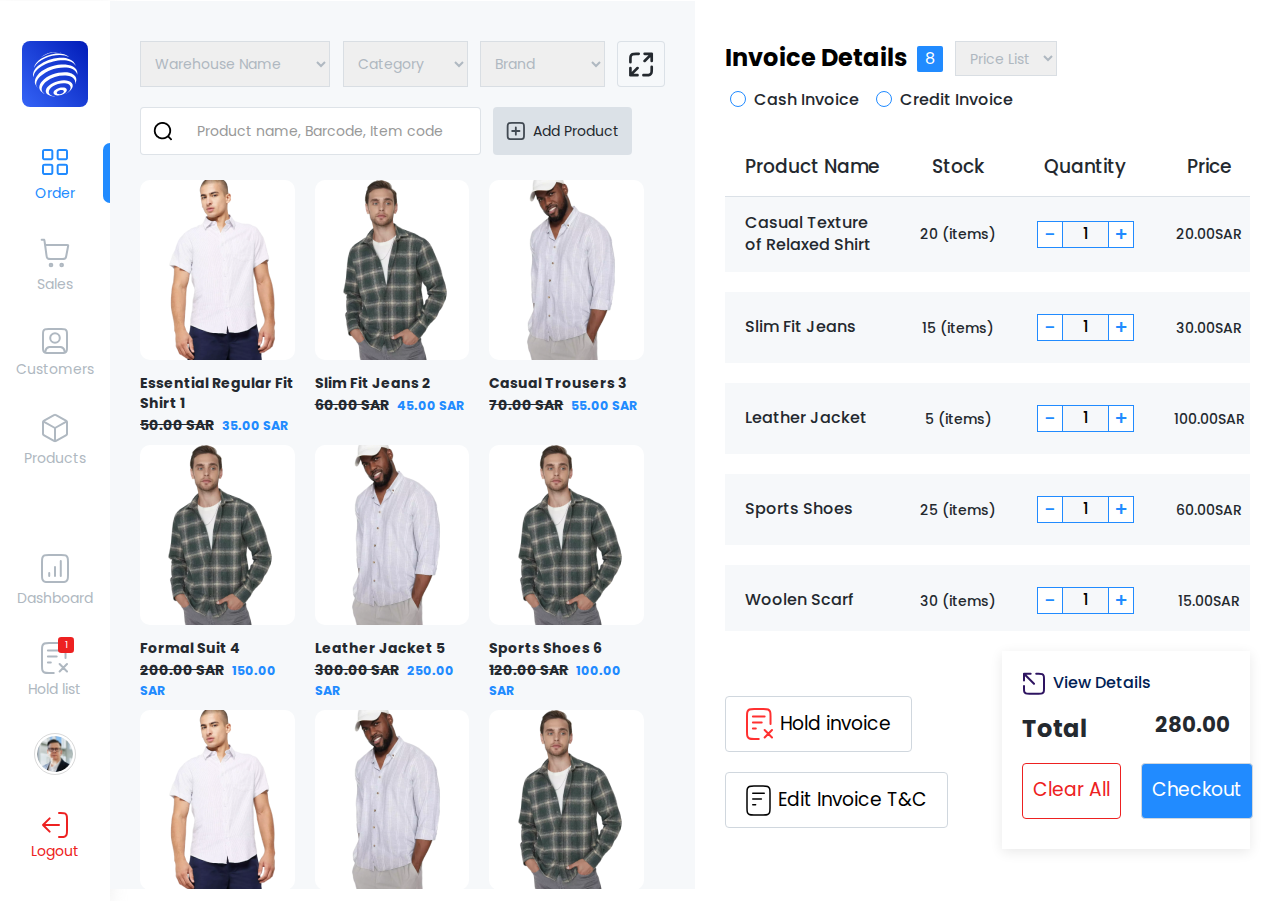
==== commit c19aa643: "added new functionality" ====
--- a/index.html
+++ b/index.html
@@ -22,6 +22,8 @@
 
 <body>
     <main>
+        <div id="snackbar">New Product Added</div>
+        <div id="cart-snack">Item Added in Cart</div>
         <!-------------------------Mobile nav--------------------------------------->
         <div class="row m-0">
             <div class="col-lg-12">
@@ -174,8 +176,8 @@
                                     <span class="input-group-addon bg-white border-none-r border-light"><img
                                             src="assets/img/icon-search.png"></span>
                                     <input id="search" type="search"
-                                        class="form-control border-none-l border-light custom-input-text h-48" name="search"
-                                        placeholder="Product name, Barcode, Item code">
+                                        class="form-control border-none-l border-light custom-input-text h-48"
+                                        name="search" placeholder="Product name, Barcode, Item code">
                                 </div>
                                 <button type="button" class="btn bg-light-gray align-center ds-flex" data-toggle="modal"
                                     data-target="#modal-product"><img src="assets/img/icon-add.svg" class="mr-3">Add
@@ -184,7 +186,7 @@
                             <!--------------------------product listing----------------------------------->
                             <div class="product-listing mt-6 pt-2 customs-scroll">
                                 <div id="product-container" class="product-listing-row row m-0 flex-start wrap">
-                                    
+
                                 </div>
                             </div>
                         </div>
@@ -196,7 +198,7 @@
                                 <div class="invoice ds-flex align-center mb-5">
                                     <h3 class="m-0 text-black bold">Invoice Details</h3>
                                     <div class="tag-invoice flex-center ml-4 align-center">
-                                        <p class="m-0 pt-1">6</p>
+                                        <p class="m-0 pt-1 total-items">6</p>
                                     </div>
                                     <select name="price-list" id="price-list"
                                         class="theme-select ml-5 h-small price-width">
@@ -220,14 +222,17 @@
                             </div>
                             <div class="cart-table mt-4  customs-scroll">
                                 <table id="myTable">
-                                    <div id="noItemsMessage"><h3>No items added</h3></div>
+                                    <div id="noItemsMessage">
+                                        <h3>No items added</h3>
+                                    </div>
                                 </table>
                             </div>
                             <!------------------------------cart footer--------------------------------------->
                             <div class="cart-footer">
                                 <div class="row">
                                     <div class="col-sm-6 mb-sm-3">
-                                        <button class="btn bg-white ds-flex align-center bt-md semi-bold mt-custom" data-toggle="modal" data-target="#hold-invoice">
+                                        <button class="btn bg-white ds-flex align-center bt-md semi-bold mt-custom"
+                                            data-toggle="modal" data-target="#hold-invoice">
                                             <svg width="27" height="32" viewBox="0 0 27 32" fill="none"
                                                 xmlns="http://www.w3.org/2000/svg" class="mr-3">
                                                 <path
@@ -236,7 +241,8 @@
                                                     stroke-linejoin="round" />
                                             </svg>
                                             Hold invoice</button>
-                                        <button class="btn bg-white ds-flex align-center bt-md semi-bold mt-6" data-toggle="modal" data-target="#edit-invoice-tc">
+                                        <button class="btn bg-white ds-flex align-center bt-md semi-bold mt-6"
+                                            data-toggle="modal" data-target="#edit-invoice-tc">
                                             <svg width="25" height="31" viewBox="0 0 25 31" fill="none"
                                                 xmlns="http://www.w3.org/2000/svg" class="mr-3">
                                                 <path
@@ -258,8 +264,8 @@
                                                 <h4 class="bold font-21" id="totalSubtotal">0</h4>
                                             </div>
                                             <div class="ds-flex-between more-btns mt-4">
-                                                <button type="button"
-                                                    class="btn bg-white  bt-md b-red-btn mr-4 w-100" id="clear-btn">Clear
+                                                <button type="button" class="btn bg-white  bt-md b-red-btn mr-4 w-100"
+                                                    id="clear-btn">Clear
                                                     All</button>
                                                 <button type="button"
                                                     class="btn checkout bg-white bg-pr-dark bt-md ml-4 w-100 text-white"
@@ -352,9 +358,12 @@
                     <div class="row">
                         <div class="col-lg-12 text-center">
                             <div class="lottie-wrp ds-flex-center align-center">
-                            <lottie-player src="https://lottie.host/742383cf-abd0-422a-93bf-5d6bfed47b63/Ao76PoK8Fb.json" background="##fff" speed="1" style="width: 100%; height: auto" loop autoplay direction="1" mode="normal"></lottie-player>
-                        </div>
-                        <h2 class="semi-bold">Order Preparing for Print</h2>
+                                <lottie-player
+                                    src="https://lottie.host/742383cf-abd0-422a-93bf-5d6bfed47b63/Ao76PoK8Fb.json"
+                                    background="##fff" speed="1" style="width: 100%; height: auto" loop autoplay
+                                    direction="1" mode="normal"></lottie-player>
+                            </div>
+                            <h2 class="semi-bold">Order Preparing for Print</h2>
                         </div>
                     </div>
                 </div>
@@ -390,7 +399,8 @@
                                             <span class="ds-flex-even align-center">
                                                 <span class="edit-ref" contenteditable="false">200</span>
                                                 <button class="btn edit-btn bg-none bt-xs"><img
-                                                        src="assets/img/icon-edit2.svg" class="img-18 mr-4"> Edit</button>
+                                                        src="assets/img/icon-edit2.svg" class="img-18 mr-4">
+                                                    Edit</button>
                                                 <button class="btn save-btn bg-pr-dark text-white bt-xs">Save</button>
                                             </span>
                                         </td>
@@ -399,15 +409,16 @@
                                                     src="assets/img/icon-delete.png" class="mr-4 img-18">
                                                 Delete</button>
                                         </td>
-                                      </tr>
-                                      <tr>
+                                    </tr>
+                                    <tr>
                                         <td> 250</td>
                                         <td> 27-10-24</td>
                                         <td>
                                             <span class="ds-flex-even align-center">
                                                 <span class="edit-ref" contenteditable="false">200</span>
                                                 <button class="btn edit-btn bg-none bt-xs"><img
-                                                        src="assets/img/icon-edit2.svg" class="img-18 mr-4"> Edit</button>
+                                                        src="assets/img/icon-edit2.svg" class="img-18 mr-4">
+                                                    Edit</button>
                                                 <button class="btn save-btn bg-pr-dark text-white bt-xs">Save</button>
                                             </span>
                                         </td>
@@ -416,15 +427,16 @@
                                                     src="assets/img/icon-delete.png" class="mr-4 img-18">
                                                 Delete</button>
                                         </td>
-                                      </tr>
-                                      <tr>
+                                    </tr>
+                                    <tr>
                                         <td> 250</td>
                                         <td> 27-10-24</td>
                                         <td>
                                             <span class="ds-flex-even align-center">
                                                 <span class="edit-ref" contenteditable="false">200</span>
                                                 <button class="btn edit-btn bg-none bt-xs"><img
-                                                        src="assets/img/icon-edit2.svg" class="img-18 mr-4"> Edit</button>
+                                                        src="assets/img/icon-edit2.svg" class="img-18 mr-4">
+                                                    Edit</button>
                                                 <button class="btn save-btn bg-pr-dark text-white bt-xs">Save</button>
                                             </span>
                                         </td>
@@ -433,15 +445,16 @@
                                                     src="assets/img/icon-delete.png" class="mr-4 img-18">
                                                 Delete</button>
                                         </td>
-                                      </tr>
-                                      <tr>
+                                    </tr>
+                                    <tr>
                                         <td> 250</td>
                                         <td> 27-10-24</td>
                                         <td>
                                             <span class="ds-flex-even align-center">
                                                 <span class="edit-ref" contenteditable="false">200</span>
                                                 <button class="btn edit-btn bg-none bt-xs"><img
-                                                        src="assets/img/icon-edit2.svg" class="img-18 mr-4"> Edit</button>
+                                                        src="assets/img/icon-edit2.svg" class="img-18 mr-4">
+                                                    Edit</button>
                                                 <button class="btn save-btn bg-pr-dark text-white bt-xs">Save</button>
                                             </span>
                                         </td>
@@ -450,15 +463,16 @@
                                                     src="assets/img/icon-delete.png" class="mr-4 img-18">
                                                 Delete</button>
                                         </td>
-                                      </tr>
-                                      <tr>
+                                    </tr>
+                                    <tr>
                                         <td> 250</td>
                                         <td> 27-10-24</td>
                                         <td>
                                             <span class="ds-flex-even align-center">
                                                 <span class="edit-ref" contenteditable="false">200</span>
                                                 <button class="btn edit-btn bg-none bt-xs"><img
-                                                        src="assets/img/icon-edit2.svg" class="img-18 mr-4"> Edit</button>
+                                                        src="assets/img/icon-edit2.svg" class="img-18 mr-4">
+                                                    Edit</button>
                                                 <button class="btn save-btn bg-pr-dark text-white bt-xs">Save</button>
                                             </span>
                                         </td>
@@ -467,15 +481,16 @@
                                                     src="assets/img/icon-delete.png" class="mr-4 img-18">
                                                 Delete</button>
                                         </td>
-                                      </tr>
-                                      <tr>
+                                    </tr>
+                                    <tr>
                                         <td> 250</td>
                                         <td> 27-10-24</td>
                                         <td>
                                             <span class="ds-flex-even align-center">
                                                 <span class="edit-ref" contenteditable="false">200</span>
                                                 <button class="btn edit-btn bg-none bt-xs"><img
-                                                        src="assets/img/icon-edit2.svg" class="img-18 mr-4"> Edit</button>
+                                                        src="assets/img/icon-edit2.svg" class="img-18 mr-4">
+                                                    Edit</button>
                                                 <button class="btn save-btn bg-pr-dark text-white bt-xs">Save</button>
                                             </span>
                                         </td>
@@ -484,7 +499,7 @@
                                                     src="assets/img/icon-delete.png" class="mr-4 img-18">
                                                 Delete</button>
                                         </td>
-                                      </tr>
+                                    </tr>
                                 </table>
                             </div>
                         </div>
@@ -581,8 +596,9 @@
                         </div>
                         <div class="col-sm-4 mb-6">
                             <label class="m-lable">Seller Point</label>
-                            <input id="seller-point" type="text" class="form-control border-light custom-input-text h-48"
-                                name="seller-point" placeholder="Seller point">
+                            <input id="seller-point" type="text"
+                                class="form-control border-light custom-input-text h-48" name="seller-point"
+                                placeholder="Seller point">
                         </div>
                     </div>
                     <hr>
@@ -619,8 +635,8 @@
                             <label class="m-lable">Sales Price*</label>
                             <div class="input-group">
                                 <input id="sales-price" type="number"
-                                    class="form-control border-light custom-input-text h-48 border-none-r" name="sales-price"
-                                    placeholder="Sales Price" required>
+                                    class="form-control border-light custom-input-text h-48 border-none-r"
+                                    name="sales-price" placeholder="Sales Price" required>
                                 <span class="input-group-addon bg-white border-none-l border-light">SAR</span>
                             </div>
                         </div>
@@ -635,15 +651,15 @@
                         </div>
                         <div class="col-sm-4 mb-6">
                             <label class="m-lable">MRT</label>
-                            <input id="mrt" type="number" class="form-control border-light custom-input-text h-48" name="mrt"
-                                placeholder="Maximum Retail Price">
+                            <input id="mrt" type="number" class="form-control border-light custom-input-text h-48"
+                                name="mrt" placeholder="Maximum Retail Price">
                         </div>
                     </div>
                     <div class="mt-6 ds-flex-end">
                         <button type="button" class="btn bt-sm text-pr-dark bg-white font-18"
                             data-dismiss="modal">Cancel</button>
                         <button type="button" class="btn bt-sm bg-pr-dark text-white ml-4 open-modal font-18"
-                        data-dismiss="modal" id="add-button">Create</button>
+                            data-dismiss="modal" id="add-button">Create</button>
                     </div>
                 </div>
             </div>
@@ -721,18 +737,18 @@
                                 <h4 class="text-black mb-3">Payment Summery</h4>
                                 <div class="ds-flex-between mt-6">
                                     <p>Items</p>
-                                    <p class="total-items">0<span>(Items)</span></p>
+                                    <p><span id="total-items">0</span>(items)</p>
                                 </div>
                                 <div class="ds-flex-between mt-3">
                                     <p>Subtotal</p>
                                     <p class="payment-subtotal"><span>SAR</span></p>
                                 </div>
                                 <div class="ds-flex-between mt-3">
-                                    <p >Tax</p>
+                                    <p>Tax</p>
                                     <p class="total-tax">0 <span>SAR</span></p>
                                 </div>
                                 <div class="ds-flex-between mt-3">
-                                    <p >Shipping fees</p>
+                                    <p>Shipping fees</p>
                                     <p class="shipping-fee">0 <span>SAR</span></p>
                                 </div>
                                 <div class="ds-flex-between mt-3">
@@ -749,8 +765,8 @@
                             <div class="mt-6 ds-flex-end h-modal-footer align-end">
                                 <button type="button" class="btn bt-md text-secondary bg-white border-none-all medium"
                                     data-dismiss="modal">Save</button>
-                                <button type="button" class="btn bg-secondary text-white ml-4 bt-md"
-                                data-toggle="modal" data-target="#print">Save & Print</button>
+                                <button type="button" class="btn bg-secondary text-white ml-4 bt-md" data-toggle="modal"
+                                    data-target="#print">Save & Print</button>
                             </div>
                         </div>
                     </div>
@@ -759,30 +775,31 @@
 
         </div>
     </div>
-<!-- Modal customer info-->
-<div class="modal fade" id="customer" role="dialog">
-    <div class="modal-dialog modal-wider">
-        <div class="modal-content p-modal">
-            <div class="modal-header border-none-b">
-                <div class="modal-tl">
-                    <h2 class="lg-title bold pt-0">Customer Info</h2>
-                </div>
-            </div>
-            <div class="modal-body pt-0">
-                <div class="row">
-                    <div class="col-md-5">
-                        <h4 class="medium text-black mb-6 mt-6">Customer Info</h4>
-                        <div class="input-wrp">
-                            <label class="m-lable mb-2">Full Name*</label>
-                            <input id="full-name" type="text" class="form-control border-light custom-input-text h-48"
-                                name="full-name" placeholder="Full Name" required>
-                        </div>  
-                        <div class="input-wrp">
-                            <label class="m-lable mb-2">Phone Number*</label>
-                            <div class="input-group mr-5">
-                                <span class="input-group-addon bg-white border-none-r border-light">
-                                    <select class="w-50px">
-                                        <option value="AF">Afghanistan</option>
+    <!-- Modal customer info-->
+    <div class="modal fade" id="customer" role="dialog">
+        <div class="modal-dialog modal-wider">
+            <div class="modal-content p-modal">
+                <div class="modal-header border-none-b">
+                    <div class="modal-tl">
+                        <h2 class="lg-title bold pt-0">Customer Info</h2>
+                    </div>
+                </div>
+                <div class="modal-body pt-0">
+                    <div class="row">
+                        <div class="col-md-5">
+                            <h4 class="medium text-black mb-6 mt-6">Customer Info</h4>
+                            <div class="input-wrp">
+                                <label class="m-lable mb-2">Full Name*</label>
+                                <input id="full-name" type="text"
+                                    class="form-control border-light custom-input-text h-48" name="full-name"
+                                    placeholder="Full Name" required>
+                            </div>
+                            <div class="input-wrp">
+                                <label class="m-lable mb-2">Phone Number*</label>
+                                <div class="input-group mr-5">
+                                    <span class="input-group-addon bg-white border-none-r border-light">
+                                        <select class="w-50px">
+                                            <option value="AF">Afghanistan</option>
                                             <option value="AL">Albania</option>
                                             <option value="DZ">Algeria</option>
                                             <option value="AS">American Samoa</option>
@@ -1020,201 +1037,212 @@
                                             <option value="YE">Yemen</option>
                                             <option value="ZM">Zambia</option>
                                             <option value="ZW">Zimbabwe</option>
-                                    </select>
-                                </span>
-                                <input id="phone" type="number"
-                                    class="form-control border-none-l border-light custom-input-text h-48" name="phone"
-                                    placeholder="Phone Number" required>
-                            </div>
-                        </div> 
-                        <div class="input-wrp mt-3">
-                            <label class="m-lable mb-2">Email*</label>
-                            <input id="full-name" type="email" class="form-control border-light custom-input-text h-48"
-                                name="email" placeholder="Email" required>
-                        </div>
-                    </div>
-
-                    <div class="col-md-7">
-                        <h4 class="medium text-black mb-6 mt-6">Shipping Address</h4>
-                        <div class="row1">
-                            <div class="col-md-81">
-                                <div class="input-wrp">
-                                    <label class="m-lable mb-2">Location Link <span class="regular text-dim">(Optional)</span></label>
-                                    <div class="input-group ">
-                                        <input id="location" type="text"
-                                            class="form-control border-light custom-input-text h-48 border-none-r"
-                                            name="location" placeholder="https://Google map link for location">
-                                       <span class=" input-group-addon bg-white border-none-l border-light addon-width"><button type="button" class="btn bg-primary text-white">Get Location</button></span> 
+                                        </select>
+                                    </span>
+                                    <input id="phone" type="number"
+                                        class="form-control border-none-l border-light custom-input-text h-48"
+                                        name="phone" placeholder="Phone Number" required>
+                                </div>
+                            </div>
+                            <div class="input-wrp mt-3">
+                                <label class="m-lable mb-2">Email*</label>
+                                <input id="full-name" type="email"
+                                    class="form-control border-light custom-input-text h-48" name="email"
+                                    placeholder="Email" required>
+                            </div>
+                        </div>
+
+                        <div class="col-md-7">
+                            <h4 class="medium text-black mb-6 mt-6">Shipping Address</h4>
+                            <div class="row1">
+                                <div class="col-md-81">
+                                    <div class="input-wrp">
+                                        <label class="m-lable mb-2">Location Link <span
+                                                class="regular text-dim">(Optional)</span></label>
+                                        <div class="input-group ">
+                                            <input id="location" type="text"
+                                                class="form-control border-light custom-input-text h-48 border-none-r"
+                                                name="location" placeholder="https://Google map link for location">
+                                            <span
+                                                class=" input-group-addon bg-white border-none-l border-light addon-width"><button
+                                                    type="button" class="btn bg-primary text-white">Get
+                                                    Location</button></span>
+                                        </div>
                                     </div>
                                 </div>
                             </div>
-                        </div>
-                        <div class="row">
-                            <div class="col-md-4">
-                                <div class="input-wrp">
-                                    <label class="m-lable">Country*</label>
-                                    <select name="country" id="country"
-                                        class="theme-select theme-select-modal ds-block w-100">
-                                        <option value="1">KSA</option>
-                                        <option value="2">Demo</option>
-                                        <option value="3">Demo</option>
-                                    </select>
-                                </div>
-                            </div>
-                            <div class="col-md-4">
-                                <div class="input-wrp">
-                                    <label class="m-lable">State*</label>
-                                    <select name="country" id="country"
-                                        class="theme-select theme-select-modal ds-block w-100">
-                                        <option value="1">Minya</option>
-                                        <option value="2">Demo</option>
-                                        <option value="3">Demo</option>
-                                    </select>
-                                </div>
-                            </div>
-                            <div class="col-md-4">
-                                <div class="input-wrp">
-                                    <label class="m-lable">City*</label>
-                                    <select name="state" id="state"
-                                        class="theme-select theme-select-modal ds-block w-100">
-                                        <option value="1">Minya</option>
-                                        <option value="2">Demo</option>
-                                        <option value="3">Demo</option>
-                                    </select>
-                                </div>
-                            </div>
-                        </div>
-                     <div class="row">
-                        <div class="col-md-8">
-                            <div class="input-wrp">
-                                <label class="m-lable mb-2">Address*</label>
-                                <input id="address" type="text" class="form-control border-light custom-input-text h-48"
-                                    name="address" placeholder="Address" required>
-                            </div> 
-                        </div>
-                     </div>
-                     <div class="row">
-                        <div class="col-lg-12">
-                            <div class="mt-6 ds-flex-end h-modal-footer align-end">
-                                <button type="button" class="btn bt-md text-secondary bg-white border-none-all medium"
-                                data-dismiss="modal">Cancel</button>
-                                <button type="button" class="btn bg-secondary text-white ml-4 bt-md"
-                                data-toggle="modal" data-target="#checkout">Create</button>
-                            </div>
-                        </div>
-                     </div>
+                            <div class="row">
+                                <div class="col-md-4">
+                                    <div class="input-wrp">
+                                        <label class="m-lable">Country*</label>
+                                        <select name="country" id="country"
+                                            class="theme-select theme-select-modal ds-block w-100">
+                                            <option value="1">KSA</option>
+                                            <option value="2">Demo</option>
+                                            <option value="3">Demo</option>
+                                        </select>
+                                    </div>
+                                </div>
+                                <div class="col-md-4">
+                                    <div class="input-wrp">
+                                        <label class="m-lable">State*</label>
+                                        <select name="country" id="country"
+                                            class="theme-select theme-select-modal ds-block w-100">
+                                            <option value="1">Minya</option>
+                                            <option value="2">Demo</option>
+                                            <option value="3">Demo</option>
+                                        </select>
+                                    </div>
+                                </div>
+                                <div class="col-md-4">
+                                    <div class="input-wrp">
+                                        <label class="m-lable">City*</label>
+                                        <select name="state" id="state"
+                                            class="theme-select theme-select-modal ds-block w-100">
+                                            <option value="1">Minya</option>
+                                            <option value="2">Demo</option>
+                                            <option value="3">Demo</option>
+                                        </select>
+                                    </div>
+                                </div>
+                            </div>
+                            <div class="row">
+                                <div class="col-md-8">
+                                    <div class="input-wrp">
+                                        <label class="m-lable mb-2">Address*</label>
+                                        <input id="address" type="text"
+                                            class="form-control border-light custom-input-text h-48" name="address"
+                                            placeholder="Address" required>
+                                    </div>
+                                </div>
+                            </div>
+                            <div class="row">
+                                <div class="col-lg-12">
+                                    <div class="mt-6 ds-flex-end h-modal-footer align-end">
+                                        <button type="button"
+                                            class="btn bt-md text-secondary bg-white border-none-all medium"
+                                            data-dismiss="modal">Cancel</button>
+                                        <button type="button" class="btn bg-secondary text-white ml-4 bt-md"
+                                            data-toggle="modal" data-target="#checkout">Create</button>
+                                    </div>
+                                </div>
+                            </div>
+                        </div>
                     </div>
                 </div>
             </div>
         </div>
     </div>
-</div>
-
-<!-- Modal hold invoice-->
-<div class="modal fade" id="hold-invoice" role="dialog">
-    <div class="modal-dialog ">
-        <div class="modal-content p-modal">
-            <div class="modal-header border-none-b">
-                <div class="modal-tl">
-                    <h2 class="bold pt-0">Hold Invoice</h2>         
-                </div>
-            </div>
-            <div class="modal-body">
-                <div class="row">
-                    <div class="col-sm-12 mb-6">
-                        <label class="m-lable mb-2 font-16 mb-4">Reference No</label>
-                        <input id="ref" type="text" class="h-56 form-control border-light custom-input-text"
-                            name="ref" placeholder="Enter reference No">
-                            <label class="text-dim regular mb-6 font-16 mt-2">If the same reference No exist will replace it</label>
+
+    <!-- Modal hold invoice-->
+    <div class="modal fade" id="hold-invoice" role="dialog">
+        <div class="modal-dialog ">
+            <div class="modal-content p-modal">
+                <div class="modal-header border-none-b">
+                    <div class="modal-tl">
+                        <h2 class="bold pt-0">Hold Invoice</h2>
+                    </div>
+                </div>
+                <div class="modal-body">
+                    <div class="row">
+                        <div class="col-sm-12 mb-6">
+                            <label class="m-lable mb-2 font-16 mb-4">Reference No</label>
+                            <input id="ref" type="text" class="h-56 form-control border-light custom-input-text"
+                                name="ref" placeholder="Enter reference No">
+                            <label class="text-dim regular mb-6 font-16 mt-2">If the same reference No exist will
+                                replace it</label>
                             <div class="mt-6 ds-flex-center">
                                 <button type="button" class="btn bt-sm text-secondary bg-white font-16"
                                     data-dismiss="modal">Cancel</button>
                                 <button type="button" class="btn bt-sm bg-secondary text-white ml-4 open-modal font-16"
-                                data-dismiss="modal">Save</button>
-                            </div>
+                                    data-dismiss="modal">Save</button>
+                            </div>
+                        </div>
                     </div>
                 </div>
             </div>
         </div>
     </div>
-</div>
-
-<!----modal edit invoice T&C----->
-<div class="modal fade" id="edit-invoice-tc" role="dialog">
-    <div class="modal-dialog ">
-        <div class="modal-content p-modal">
-            <div class="modal-header border-none-b">
-                <div class="modal-tl">
-                    <h2 class="bold pt-0">Edit Invoice T&C</h2>         
-                </div>
-            </div>
-            <div class="modal-body">
-                <div class="row">
-                    <div class="col-sm-12 mb-6">
-                        <label class="m-lable mb-2 font-16 mb-4">Invoice T&C</label>
-                        <textarea class="form-control" rows="6" id="description"
+
+    <!----modal edit invoice T&C----->
+    <div class="modal fade" id="edit-invoice-tc" role="dialog">
+        <div class="modal-dialog ">
+            <div class="modal-content p-modal">
+                <div class="modal-header border-none-b">
+                    <div class="modal-tl">
+                        <h2 class="bold pt-0">Edit Invoice T&C</h2>
+                    </div>
+                </div>
+                <div class="modal-body">
+                    <div class="row">
+                        <div class="col-sm-12 mb-6">
+                            <label class="m-lable mb-2 font-16 mb-4">Invoice T&C</label>
+                            <textarea class="form-control" rows="6" id="description"
                                 placeholder="Enter Invoice terms and conditions "></textarea>
                             <div class="mt-6 ds-flex-center">
                                 <button type="button" class="btn bt-sm text-secondary bg-white font-16"
                                     data-dismiss="modal">Cancel</button>
                                 <button type="button" class="btn bt-sm bg-secondary text-white ml-4 open-modal font-16"
-                                data-dismiss="modal">Save</button>
-                            </div>
+                                    data-dismiss="modal">Save</button>
+                            </div>
+                        </div>
                     </div>
                 </div>
             </div>
         </div>
     </div>
-</div>
-
-<!----modal item restore----->
-<div class="modal fade" id="restore" role="dialog">
-    <div class="modal-dialog ">
-        <div class="modal-content p-modal">
-            <div class="modal-body">
-                <div class="row">
-                    <div class="col-sm-12 mb-6 text-center">
-                        <img src="assets/img/warning-2.svg" class="d-block mb-6"><br>
-                        <label class="text-light regular mb-2 font-21 mb-4 d-block">Are you sure you want to delete all items?</label>
+
+    <!----modal item restore----->
+    <div class="modal fade" id="restore" role="dialog">
+        <div class="modal-dialog ">
+            <div class="modal-content p-modal">
+                <div class="modal-body">
+                    <div class="row">
+                        <div class="col-sm-12 mb-6 text-center">
+                            <img src="assets/img/warning-2.svg" class="d-block mb-6"><br>
+                            <label class="text-light regular mb-2 font-21 mb-4 d-block">Are you sure you want to delete
+                                all items?</label>
                             <div class="mt-6 ds-flex-center">
                                 <button type="button" class="btn bt-sm text-secondary bg-white font-16"
                                     data-dismiss="modal">Cancel</button>
                                 <button type="button" class="btn bt-sm bg-secondary text-white ml-4 open-modal font-16"
-                                data-dismiss="modal" id="confirmDeleteBtn">Ok</button>
-                            </div>
+                                    data-dismiss="modal" id="confirmDeleteBtn">Ok</button>
+                            </div>
+                        </div>
                     </div>
                 </div>
             </div>
         </div>
     </div>
-</div>
-
-<!----modal item delete----->
-<div class="modal fade" id="delete-row" role="dialog">
-    <div class="modal-dialog ">
-        <div class="modal-content p-modal">
-            <div class="modal-body">
-                <div class="row">
-                    <div class="col-sm-12 mb-6 text-center">
-                        <img src="assets/img/warning-2.svg" class="d-block mb-6"><br>
-                        <label class="text-light regular mb-2 font-21 mb-4 d-block">Are you sure you want to delete this item?</label>
+
+    <!----modal item delete----->
+    <div class="modal fade" id="delete-row" role="dialog">
+        <div class="modal-dialog ">
+            <div class="modal-content p-modal">
+                <div class="modal-body">
+                    <div class="row">
+                        <div class="col-sm-12 mb-6 text-center">
+                            <img src="assets/img/warning-2.svg" class="d-block mb-6"><br>
+                            <label class="text-light regular mb-2 font-21 mb-4 d-block">Are you sure you want to delete
+                                this item?</label>
                             <div class="mt-6 ds-flex-center">
                                 <button type="button" class="btn bt-sm text-secondary bg-white font-16"
                                     data-dismiss="modal">Cancel</button>
                                 <button type="button" class="btn bt-sm bg-secondary text-white ml-4 open-modal font-16"
-                                data-dismiss="modal" id="confirm-delete">Ok</button>
-                            </div>
+                                    data-dismiss="modal" id="confirm-delete">Ok</button>
+                            </div>
+                        </div>
                     </div>
                 </div>
             </div>
         </div>
     </div>
-</div>
-    
-
-<script src="https://code.jquery.com/jquery-3.6.0.min.js"></script>
-<script src="./assets/js/main.js"></script>
-<script src="https://maxcdn.bootstrapcdn.com/bootstrap/3.2.0/js/bootstrap.min.js"></script>
-<script src="https://unpkg.com/@lottiefiles/lottie-player@latest/dist/lottie-player.js"></script>
+
+
+    <script src="https://code.jquery.com/jquery-3.6.0.min.js"></script>
+    <script src="./assets/js/main.js"></script>
+    <script src="https://maxcdn.bootstrapcdn.com/bootstrap/3.2.0/js/bootstrap.min.js"></script>
+    <script src="https://unpkg.com/@lottiefiles/lottie-player@latest/dist/lottie-player.js"></script>
 </body>
+
 </html>--- a/assets/css/style.css
+++ b/assets/css/style.css
@@ -1223,6 +1223,47 @@
   align-items: center;
   color: var(--black-dim);
 }
+#snackbar, #cart-snack {
+  visibility: hidden;
+  min-width: 250px;
+  margin-left: -125px;
+  background-color: #333;
+  color: #fff;
+  text-align: center;
+  border-radius: 2px;
+  padding: 16px;
+  position: fixed;
+  z-index: 1;
+  left: 50%;
+  bottom: 30px;
+  font-size: 17px;
+}
+
+#snackbar.show , #cart-snack.show{
+  visibility: visible;
+  -webkit-animation: fadein 0.5s, fadeout 0.5s 2.5s;
+  animation: fadein 0.5s, fadeout 0.5s 2.5s;
+}
+
+@-webkit-keyframes fadein {
+  from {bottom: 0; opacity: 0;} 
+  to {bottom: 30px; opacity: 1;}
+}
+
+@keyframes fadein {
+  from {bottom: 0; opacity: 0;}
+  to {bottom: 30px; opacity: 1;}
+}
+
+@-webkit-keyframes fadeout {
+  from {bottom: 30px; opacity: 1;} 
+  to {bottom: 0; opacity: 0;}
+}
+
+@keyframes fadeout {
+  from {bottom: 30px; opacity: 1;}
+  to {bottom: 0; opacity: 0;}
+}
 
 /*.modal {
   display: flex;
@@ -1269,6 +1310,9 @@
   }
   #expandButton {
     display: none;
+  }
+  .product-listing {
+    padding-bottom: 10px;
   }
 
   .product-listing,
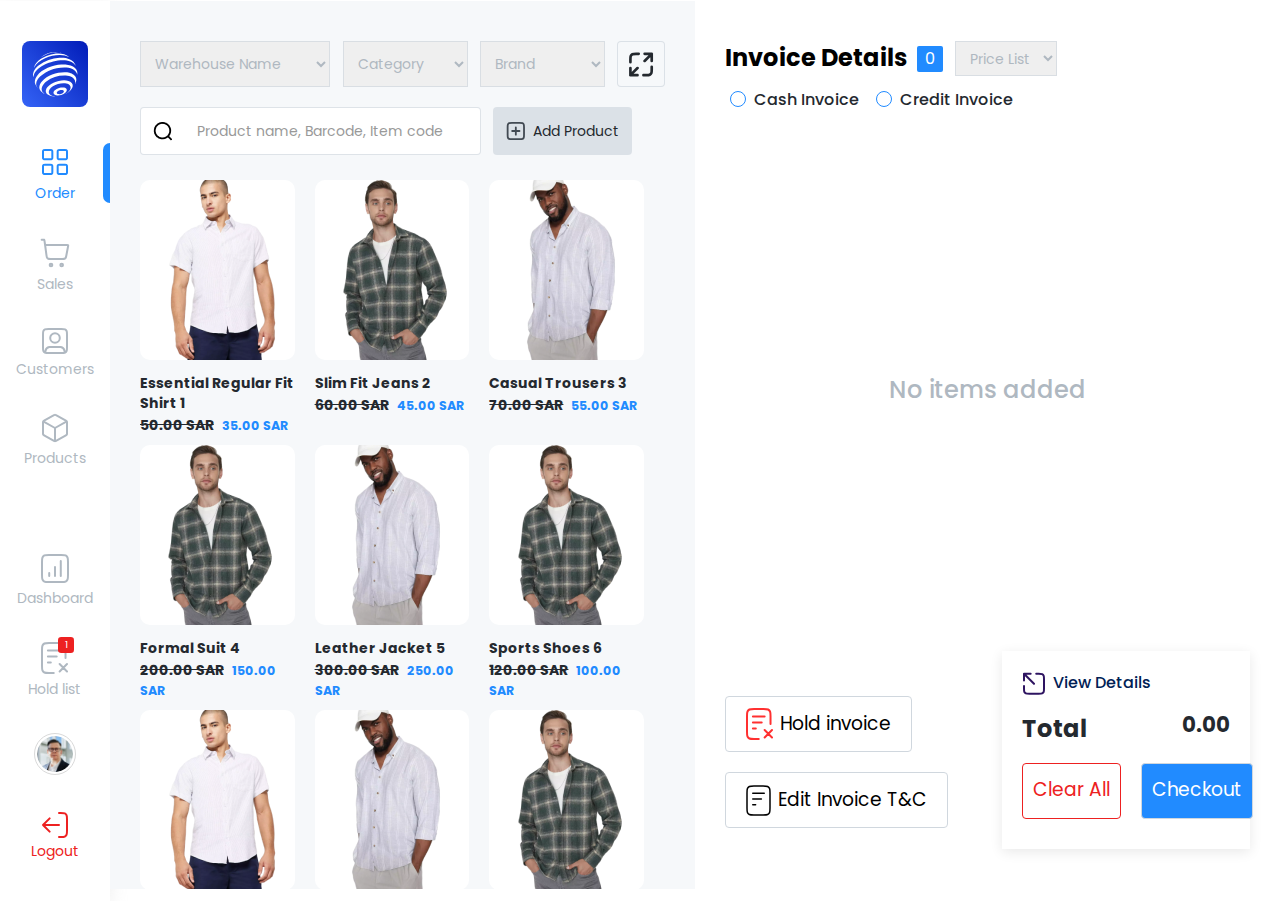
==== commit c1b55e1e: "haww" ====
--- a/index.html
+++ b/index.html
@@ -753,7 +753,7 @@
                                 </div>
                                 <div class="ds-flex-between mt-3">
                                     <h4 class="bold final-total">Total</h4>
-                                    <h4 class="bold">200.00 <span>SAR</span></h4>
+                                    <h4 class="bold">0.00 <span>SAR</span></h4>
                                 </div>
                             </div>
                             <div class="check ds-flex align-center mt-6">
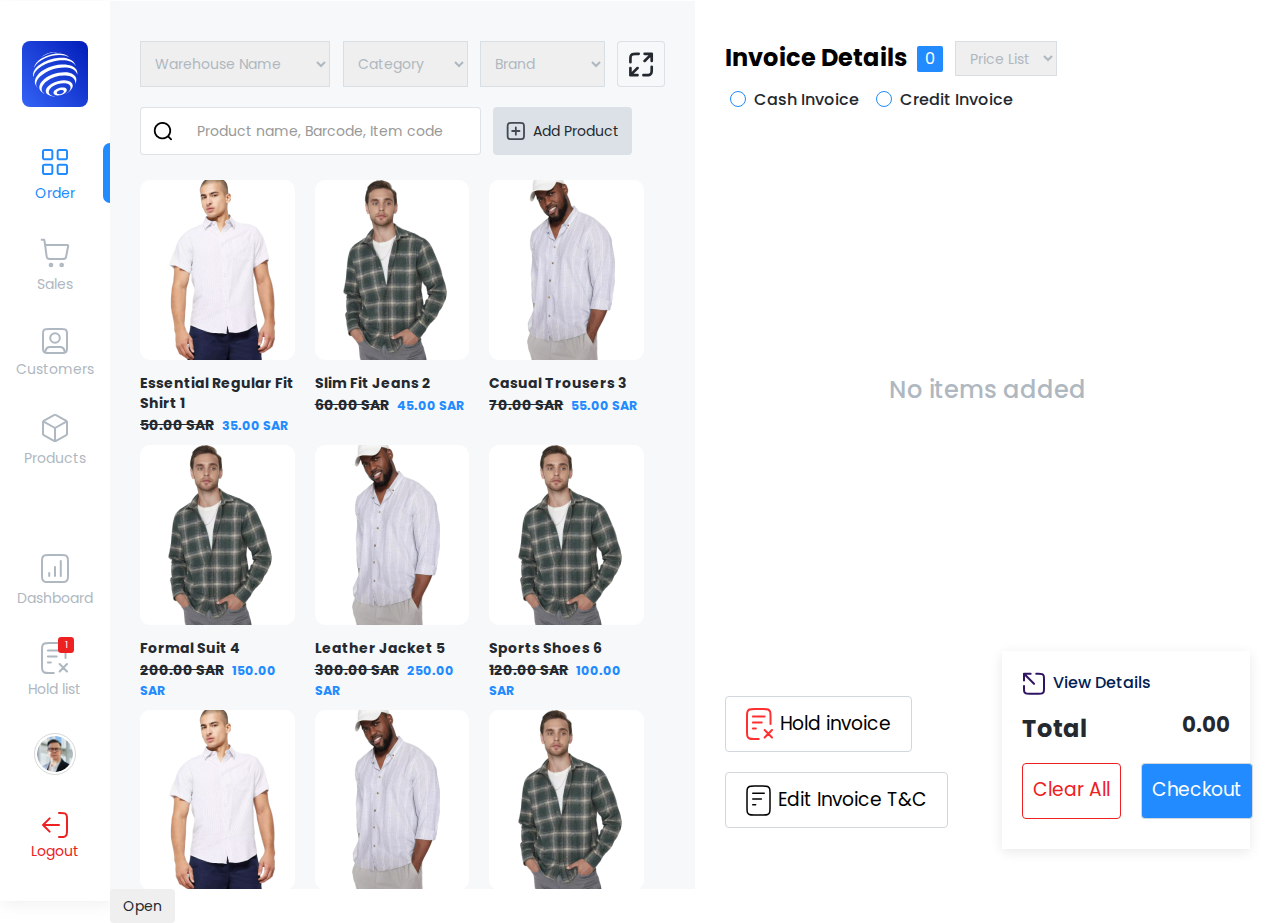
==== commit d63cd400: "invoice print modal changes" ====
--- a/index.html
+++ b/index.html
@@ -28,7 +28,14 @@
         <div class="row m-0">
             <div class="col-lg-12">
                 <div class="nav-mob ds-flex-between w-100 align-center">
-                    <a href="#"><img src="assets/img/logo.svg" class="logo-nav"></a>
+                    <div>
+                        <a href="#"><img src="assets/img/logo.svg" class="logo-nav"></a>
+                        <a href="#" class="cart-mobile p-relative pl-4" id="cart-mobile">
+                            <img src="assets/img/sales.svg" class="">
+                            <span class="tag  total-items-mob">2</span>
+                        </a>
+                        <a class="btn bg-white" id="close-button" style="display: none;"><i class="fa fa-close"></i></a>
+                    </div>
                     <button class="btn  bg-white" id="openBtn"><i class="fa fa-bars"></i></button>
                 </div>
             </div>
@@ -150,20 +157,20 @@
             <div class="content w-100 ">
                 <div class="row m-0 ht-100 pb-5">
                     <!-----------------------main content left--------------------------->
-                    <div class="col-lg-6 bg-gray custom-p overflow-y-hidden ht-100 my-content">
+                    <div class="col-lg-6 bg-gray custom-p overflow-y-hidden ht-100 my-content" id="my-content">
                         <div class="content-right-wrp ht-100">
-                            <div class="ds-flex-between product-nav">
-                                <select name="warehouse-name" id="warehouse" class="theme-select w-40 mr-5">
+                            <div class="ds-flex-between product-nav d-small-wrap">
+                                <select name="warehouse-name" id="warehouse" class="theme-select w-40 mr-5 warehouse">
                                     <option value="1">Warehouse Name</option>
                                     <option value="2">Demo</option>
                                     <option value="3">Demo</option>
                                 </select>
-                                <select name="category" id="category" class="theme-select w-26 mr-5">
+                                <select name="category" id="category" class="theme-select w-26 mr-5 cat">
                                     <option value="1">Category</option>
                                     <option value="2">Demo</option>
                                     <option value="3">Demo</option>
                                 </select>
-                                <select name="brand" id="brand" class="theme-select w-26">
+                                <select name="brand" id="brand" class="theme-select w-26 brand">
                                     <option value="1">Brand</option>
                                     <option value="2">Demo</option>
                                     <option value="3">Demo</option>
@@ -174,7 +181,7 @@
                             <div class="ds-flex product-nav mt-6">
                                 <div class="input-group mr-5">
                                     <span class="input-group-addon bg-white border-none-r border-light"><img
-                                            src="assets/img/icon-search.png"></span>
+                                            src="assets/img/icon-search.png" class="search-ic"></span>
                                     <input id="search" type="search"
                                         class="form-control border-none-l border-light custom-input-text h-48"
                                         name="search" placeholder="Product name, Barcode, Item code">
@@ -192,9 +199,9 @@
                         </div>
                     </div>
                     <!-----------------------main content right--------------------------->
-                    <div class="col-lg-6 custom-p overflow-y-hidden ht-100" id="invoice-parent ht-100">
+                    <div class="col-lg-6 custom-p overflow-y-hidden ht-100" id="invoice-parent">
                         <div class="cart-details ds-flex-between dr-col ht-100">
-                            <div class="ds-flex-between flex-wrap align-center wrap">
+                            <div class="ds-flex-between flex-wrap align-center wrap" id="scroll-to">
                                 <div class="invoice ds-flex align-center mb-5">
                                     <h3 class="m-0 text-black bold">Invoice Details</h3>
                                     <div class="tag-invoice flex-center ml-4 align-center">
@@ -241,7 +248,7 @@
                                                     stroke-linejoin="round" />
                                             </svg>
                                             Hold invoice</button>
-                                        <button class="btn bg-white ds-flex align-center bt-md semi-bold mt-6"
+                                        <button class="btn bg-white ds-flex align-center bt-md semi-bold mt-6 mt-sm"
                                             data-toggle="modal" data-target="#edit-invoice-tc">
                                             <svg width="25" height="31" viewBox="0 0 25 31" fill="none"
                                                 xmlns="http://www.w3.org/2000/svg" class="mr-3">
@@ -256,7 +263,7 @@
                                     <div class="col-sm-6">
                                         <div class="bill-details">
                                             <button type="button"
-                                                class="btn bg-white ds-flex align-center btn-navy p-0">
+                                                class="btn bg-white ds-flex align-center btn-navy p-0 details">
                                                 <img src="assets/img/icon-view.svg" class="mr-3">View Details
                                             </button>
                                             <div class="total-here ds-flex-between align-center">
@@ -277,6 +284,7 @@
                             </div>
                         </div>
                     </div>
+                    <button class="btn" data-toggle="modal" data-target="#invoice-print">Open</button>
                 </div>
             </div>
         </div>
@@ -289,8 +297,8 @@
                 <div class="modal-header border-none-b">
                     <div class="modal-tl">
                         <h2 class="lg-title bold pt-0">Manage Product</h2>
-                        <h4 class="semi-bold text-black mt-6 pt-5"><span class="regular">Product Name :</span> Casual
-                            Texture of Relaxed Shirt</h4>
+                        <h4 class="semi-bold text-black mt-6 pt-5 p-name"><span class="regular">Product Name :</span>
+                        </h4>
                     </div>
                 </div>
                 <div class="modal-body pt-3">
@@ -317,8 +325,7 @@
                             <label class="m-lable">Discount Type</label>
                             <select name="d-type" id="d-type" class="theme-select theme-select-modal ds-block w-100">
                                 <option value="1">Fixed</option>
-                                <option value="2">Demo</option>
-                                <option value="3">Demo</option>
+                                <option value="2">Percent</option>
                             </select>
                         </div>
                         <div class="col-sm-6 mb-6">
@@ -326,7 +333,7 @@
                             <div class="input-group">
                                 <input id="profit-margin" type="text"
                                     class="form-control border-light custom-input-text h-48 border-none-r"
-                                    name="profit-margin" placeholder="Discount %">
+                                    name="profit-margin" placeholder="Discount ">
                                 <span class="input-group-addon bg-white border-none-l border-light">SAR</span>
                             </div>
                         </div>
@@ -341,8 +348,8 @@
                     <div class="mt-6 ds-flex-end">
                         <button type="button" class="btn bt-sm text-pr-dark bg-white"
                             data-dismiss="modal">Cancel</button>
-                        <button type="button" class="btn bt-sm bg-pr-dark text-white ml-4 open-modal"
-                            data-toggle="modal" data-target="#print">Create</button>
+                        <button type="button" class="btn bt-sm bg-pr-dark text-white ml-4 open-modal" id="set-discount"
+                            data-dismiss="modal">Set</button>
                     </div>
                 </div>
             </div>
@@ -724,12 +731,25 @@
                                 </div>
                                 <div class="radio-wrp mt-6">
                                     <label class="custom-radio mr-2 radio-bl">
-                                        <input type="radio" name="radio-group-payment">
+                                        <input type="radio" name="radio-group-payment" value="pay-bank">
                                         <span class="radio-circle"></span>
                                         <span class="radio-label ml-4">Multi payment method</span>
                                     </label>
                                 </div>
-
+                                <div class="ds-flex pay-bank mt-5" id="pay-bank">
+                                    <div class="row">
+                                        <div class="col-sm-5">
+                                            <label class="d-block mb-3 medium">Bank</label>
+                                            <input type="number" class="form-control" name="bank-pay" id="bank-pay"
+                                                placeholder="">
+                                        </div>
+                                        <div class="col-sm-5">
+                                            <label class="d-block mb-3 medium">Cash</label>
+                                            <input type="number" class="form-control" name="cash-pay" id="cash-pay"
+                                                placeholder="" readonly>
+                                        </div>
+                                    </div>
+                                </div>
                             </div>
                         </div>
                         <div class="col-md-6">
@@ -753,7 +773,7 @@
                                 </div>
                                 <div class="ds-flex-between mt-3">
                                     <h4 class="bold final-total">Total</h4>
-                                    <h4 class="bold">0.00 <span>SAR</span></h4>
+                                    <h4 class="bold" id="payable">0.00 <span>SAR</span></h4>
                                 </div>
                             </div>
                             <div class="check ds-flex align-center mt-6">
@@ -1065,7 +1085,7 @@
                                                 name="location" placeholder="https://Google map link for location">
                                             <span
                                                 class=" input-group-addon bg-white border-none-l border-light addon-width"><button
-                                                    type="button" class="btn bg-primary text-white">Get
+                                                    type="button" class="btn bg-primary text-white get-link">Get
                                                     Location</button></span>
                                         </div>
                                     </div>
@@ -1237,12 +1257,134 @@
             </div>
         </div>
     </div>
-
+    <!----printing invoice----->
+    <div class="modal fade" id="invoice-print" role="dialog">
+        <div class="modal-dialog ">
+            <div class="modal-content p-modal">
+                <div class="modal-header p-0 border-none-all">
+                    <button type="button" class="close" data-dismiss="modal" style="opacity: 1;">&times;</button>
+                    <h4 class="modal-title"></h4>
+                </div>
+                <div class="modal-body">
+                    <div class="row">
+                        <div class="col-sm-12 mb-6 text-center">
+                            <label class="text-light regular mb-2 font-21 mb-4 d-block bold">Invoice Details</label>
+                            <div class="mt-6 mb-6">
+                                <p class="font-16 semi-bold">The sample address here, <br>
+                                    street no 1234,<br>
+                                    More address details here
+                                </p>
+                                <div class="ds-flex-between mt-6 pt-5 invoice-text">
+                                    <p>UseName</p>
+                                    <p class="english">Test user</p>
+                                    <p class="arebic">Test user</p>
+                                </div>
+                                <div class="ds-flex-between invoice-text">
+                                    <p>Customer Name</p>
+                                    <p class="english">Dummy</p>
+                                    <p class="arebic">Dummy</p>
+                                </div>
+                                <div class="ds-flex-between invoice-text">
+                                    <p>Cus Vat No.</p>
+                                    <p class="english">Dummy</p>
+                                    <p class="arebic">Dummy</p>
+                                </div>
+                                <div class="ds-flex-between invoice-text">
+                                    <p>Invoice No.</p>
+                                    <p class="english">Dummy</p>
+                                    <p class="arebic">Dummy</p>
+                                </div>
+                                <div class="ds-flex-between invoice-text">
+                                    <p>Invoice Date</p>
+                                    <p class="english">Dummy</p>
+                                    <p class="arebic">Dummy</p>
+                                </div>
+                                <div class="ds-flex-between invoice-text">
+                                    <p>Invoice Time</p>
+                                    <p class="english">Dummy</p>
+                                    <p class="arebic">Dummy</p>
+                                </div>
+                                <table class="w-100 table-print-invoice">
+                                    <tr>
+                                        <th>Total</th>
+                                        <th>Tax</th>
+                                        <th>Price</th>
+                                        <th>QTY</th>
+                                        <th>Product</th>
+                                    </tr>
+                                    <tr>
+                                        <td>11</td>
+                                        <td>3.00</td>
+                                        <td>2.00</td>
+                                        <td>1.00</td>
+                                        <td>Item 1</td>
+                                    </tr>
+                                    <tr>
+                                        <td>11</td>
+                                        <td>3.00</td>
+                                        <td>2.00</td>
+                                        <td>1.00</td>
+                                        <td>Item 2</td>
+                                    </tr>
+                                </table>
+
+                                <div class="more-details-invoice mt-6">
+                                    <div class="ds-flex-between mt-6 pt-5 invoice-text">
+                                        <p>Total Discount</p>
+                                        <p class="english">Test user</p>
+                                        <p class="arebic">Test user</p>
+                                    </div>
+                                    <div class="ds-flex-between invoice-text">
+                                        <p>Total before tax</p>
+                                        <p class="english">Dummy</p>
+                                        <p class="arebic">Dummy</p>
+                                    </div>
+                                    <div class="ds-flex-between invoice-text">
+                                        <p>Total after tax</p>
+                                        <p class="english">Dummy</p>
+                                        <p class="arebic">Dummy</p>
+                                    </div>
+                                    <div class="ds-flex-between invoice-text">
+                                        <p>Final total</p>
+                                        <p class="english">Dummy</p>
+                                        <p class="arebic">Dummy</p>
+                                    </div>
+                                    <div class="ds-flex-between invoice-text">
+                                        <p>Total paid</p>
+                                        <p class="english">Dummy</p>
+                                        <p class="arebic">Dummy</p>
+                                    </div>
+                                    <div class="ds-flex-between invoice-text">
+                                        <p>Payment method</p>
+                                        <p class="english">Dummy</p>
+                                        <p class="arebic">Dummy</p>
+                                    </div>
+                                    <div class="ds-flex-between invoice-text">
+                                        <p>Remaning amount</p>
+                                        <p class="english">Dummy</p>
+                                        <p class="arebic">Dummy</p>
+                                    </div>
+                                    <hr>
+                                </div>
+                                <p class="bold">Dummy scanner</p>
+                                <img src="assets/img/scanner.jpg" class="scanner mt-3">
+                            </div>
+                        </div>
+                    </div>
+                </div>
+            </div>
+        </div>
+    </div>
 
     <script src="https://code.jquery.com/jquery-3.6.0.min.js"></script>
     <script src="./assets/js/main.js"></script>
     <script src="https://maxcdn.bootstrapcdn.com/bootstrap/3.2.0/js/bootstrap.min.js"></script>
     <script src="https://unpkg.com/@lottiefiles/lottie-player@latest/dist/lottie-player.js"></script>
+    <!-- Bootstrap JS -->
+    <script src="https://cdn.jsdelivr.net/npm/popper.js@1.12.9/dist/umd/popper.min.js"
+        integrity="sha384-ApNbgh9B+Y1QKtv3Rn7W3mgPxhU9K/ScQsAP7hUibX39j7fakFPskvXusvfa0b4Q"
+        crossorigin="anonymous"></script>
+
 </body>
 
 </html>--- a/assets/css/style.css
+++ b/assets/css/style.css
@@ -929,6 +929,7 @@
   font-size: 16px;
   text-align: left;
   text-wrap: wrap;
+  cursor: pointer;
 }
 
 .cart-table tr td {
@@ -1053,7 +1054,7 @@
 
 .nav-mob {
   height: 55px;
-  padding: 5px 13px;
+  padding: 8px 29px 10px 29px;
 }
 
 .logo-nav {
@@ -1223,7 +1224,8 @@
   align-items: center;
   color: var(--black-dim);
 }
-#snackbar, #cart-snack {
+#snackbar,
+#cart-snack {
   visibility: hidden;
   min-width: 250px;
   margin-left: -125px;
@@ -1239,32 +1241,116 @@
   font-size: 17px;
 }
 
-#snackbar.show , #cart-snack.show{
+#snackbar.show,
+#cart-snack.show {
   visibility: visible;
   -webkit-animation: fadein 0.5s, fadeout 0.5s 2.5s;
   animation: fadein 0.5s, fadeout 0.5s 2.5s;
 }
 
 @-webkit-keyframes fadein {
-  from {bottom: 0; opacity: 0;} 
-  to {bottom: 30px; opacity: 1;}
+  from {
+    bottom: 0;
+    opacity: 0;
+  }
+  to {
+    bottom: 30px;
+    opacity: 1;
+  }
 }
 
 @keyframes fadein {
-  from {bottom: 0; opacity: 0;}
-  to {bottom: 30px; opacity: 1;}
+  from {
+    bottom: 0;
+    opacity: 0;
+  }
+  to {
+    bottom: 30px;
+    opacity: 1;
+  }
 }
 
 @-webkit-keyframes fadeout {
-  from {bottom: 30px; opacity: 1;} 
-  to {bottom: 0; opacity: 0;}
+  from {
+    bottom: 30px;
+    opacity: 1;
+  }
+  to {
+    bottom: 0;
+    opacity: 0;
+  }
 }
 
 @keyframes fadeout {
-  from {bottom: 30px; opacity: 1;}
-  to {bottom: 0; opacity: 0;}
-}
-
+  from {
+    bottom: 30px;
+    opacity: 1;
+  }
+  to {
+    bottom: 0;
+    opacity: 0;
+  }
+}
+
+.cart-mobile img {
+  width: 26px;
+}
+
+.cart-mobile .tag {
+  position: absolute;
+  top: -7px;
+  right: -7px;
+  width: 14px;
+  height: 14px;
+}
+#pay-bank {
+  display: none;
+}
+
+#my-content,
+#invoice-parent {
+  transition: opacity 0.5s ease, visibility 0.5s ease;
+  opacity: 1;
+  visibility: visible;
+}
+
+.hidden {
+  opacity: 0;
+  visibility: hidden;
+}
+
+
+#close-button{
+  font-size: 16px;
+  font-weight: 200;
+  border: 1px solid #ccdcee;
+  margin-left: 11px;
+  padding: 3px 10px;
+}
+
+.invoice-text p {
+  width: 33%;
+}
+
+.invoice-text p:first-child {
+  text-align: left;
+}
+
+.table-print-invoice th {
+  background: var(--gray);
+  height: 55px;
+  text-align: center;
+}
+
+.table-print-invoice td {
+  border-bottom: 1px dashed var(--black-dim);
+  padding: 10px 0;
+}
+
+.scanner {
+  width: 250px;
+  height: auto;
+}
 /*.modal {
   display: flex;
   align-items: center;
@@ -1305,6 +1391,19 @@
   .nav-mob {
     display: none;
   }
+  .main-wrapper {
+    margin-top: 54px;
+  }
+  
+#invoice-parent {
+  display: none;
+}
+  .product-listing .col {
+    width: 25%;
+  }
+  #openBtn i {
+    font-size: 20px;
+  }
   .tag-wrp .tag {
     top: -7px;
   }
@@ -1317,7 +1416,7 @@
 
   .product-listing,
   .cart-table {
-    height: 450px;
+    height: 100%;
   }
   .bt-md {
     font-size: var(--font-14) !important;
@@ -1367,6 +1466,14 @@
 
   .nav-mob {
     display: flex;
+    position: fixed;
+    width: 100%;
+    left: 0;
+    top: 0;
+    z-index: 9;
+    background: var(--gray-dim);
+    box-shadow: inset 0 0 5px rgb(128, 128, 128, 0.2);
+    align-items: center;
   }
 
   #closeBtn {
@@ -1400,12 +1507,17 @@
   .lg-title {
     font-size: 30px;
   }
-
+  .font-21 {
+    font-size: var(--font-18);
+}
+  img.delete-btn {
+    width: 20px;
+   }
   .modal-wider {
     width: 600px;
   }
 
-  .bt-sm {
+  .bt-sm, .cart-table td:first-child {
     font-size: var(--font-14);
   }
 
@@ -1433,7 +1545,7 @@
 
 @media (max-width: 768px) {
   .product-listing .col {
-    width: 50%;
+    width: 33.3%;
   }
   .bt-md,
   .more-btns .bt-md {
@@ -1450,7 +1562,7 @@
     padding: 40px 20px;
   }
   .nav-mob {
-    padding: 5px 4px;
+    padding: 8px 19px 10px 19px;  
   }
   .sidebar a {
     font-size: var(--font-12);
@@ -1489,4 +1601,77 @@
   .addon-width {
     width: 150px;
   }
-}
+  .theme-select,
+  .bt-md,
+  .more-btns .bt-md {
+    height: 36px;
+  }
+  .h-48 {
+    height: 39px;
+  }
+  .search-ic {
+    width: 15px;
+  }
+  .theme-select,
+  .input-group .form-control,
+  .btn,
+  .product-item p,
+  .radio-label {
+    font-size: 13px;
+  }
+  .warehouse {
+    width: 100%;
+  }
+  .cat,
+  .brand {
+    width: 47%;
+    margin-top: 20px;
+  }
+  .d-small-wrap {
+    display: block;
+  }
+  h2 {
+    font-size: 26px;
+  }
+  h3 {
+    font-size: 20px;
+  }
+  h4 {
+    font-size: 16px;
+  }
+  .mt-custom {
+    margin-top: 10px;
+  }
+  .bill-details {
+    margin-top: 20px;
+  }
+  .mt-sm {
+    margin-top: 10px;
+  }
+  .details img {
+    width: 15px;
+  }
+  .lg-title {
+    font-size: 24px;
+  }
+  
+  .get-link {
+    padding: 3px 12px;
+    height: 25px;
+  }
+  .logo-nav {
+    width: 35px;
+  }
+  #snackbar,
+  #cart-snack {
+    font-size: 14px;
+  }
+}
+@media (max-width: 575px) {
+  .product-listing .col {
+    width: 50%;
+  }
+  .scanner {
+    width: 150px;
+  }
+}
